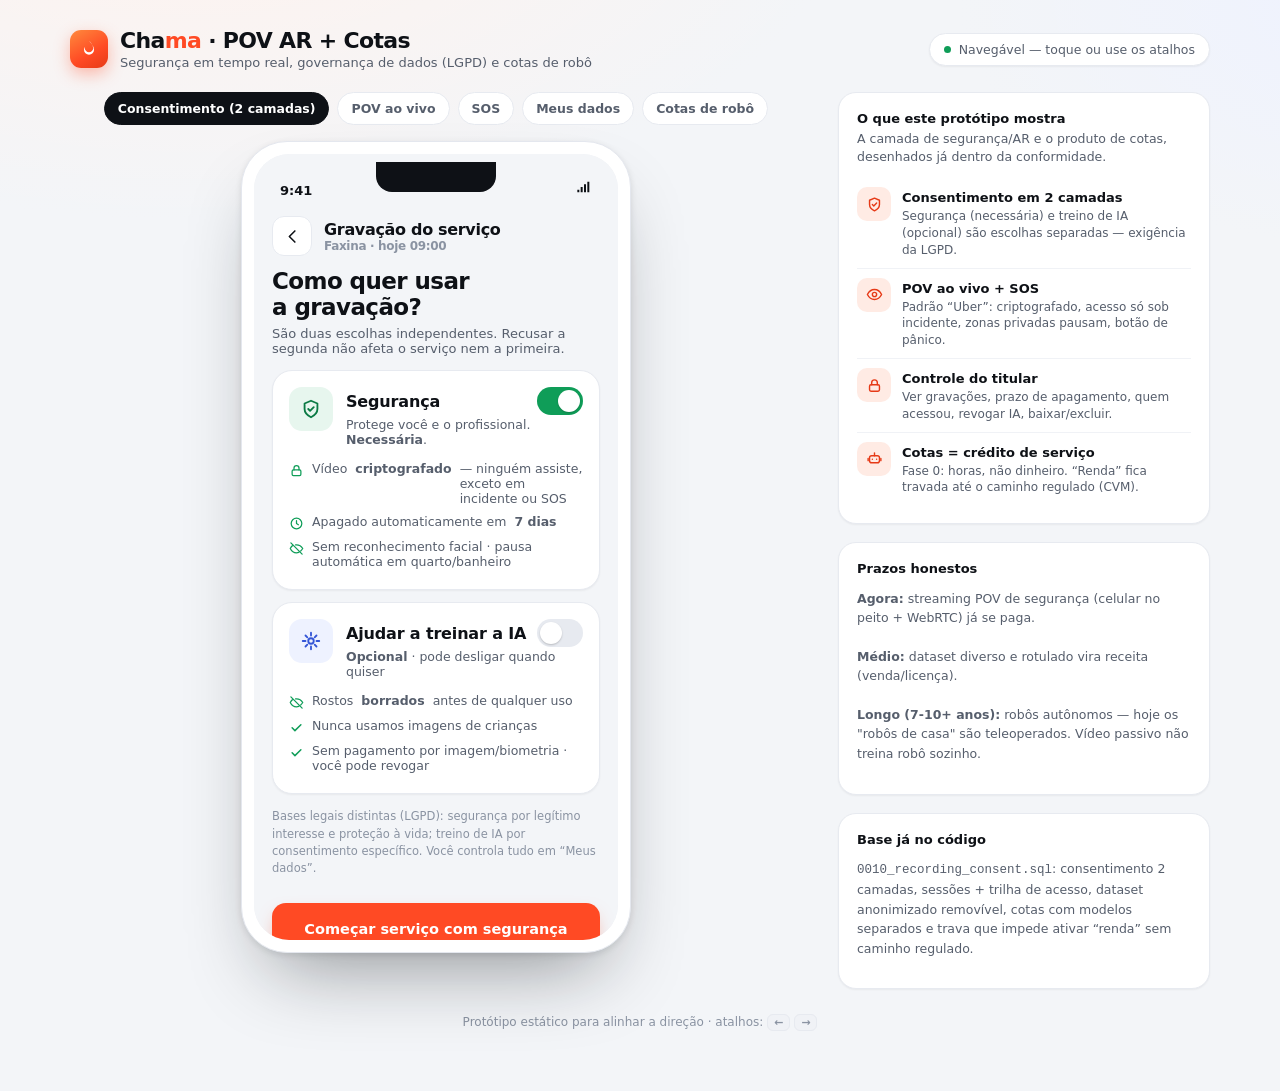
==== ar/index.html @ e9750977 "Chama — app demo mobile (PWA instalável) substituindo build cru" ====
<!DOCTYPE html><html lang="pt-BR"><head><meta charset="UTF-8"><meta name="viewport" content="width=device-width, initial-scale=1, viewport-fit=cover"><meta name="theme-color" content="#FF4A24"><meta name="apple-mobile-web-app-capable" content="yes"><meta name="apple-mobile-web-app-title" content="Chama"></head><body>
<title>Chama — POV AR (segurança) + Cotas de robô</title>
<style>
  :root{
    --ink:#0E1116; --ink-2:#565E6C; --ink-3:#8A93A2;
    --line:#E7EAF0; --line-2:#F0F2F6; --canvas:#F3F5F8; --surface:#FFFFFF;
    --flame:#FF4A24; --flame-600:#E63A17; --flame-tint:#FFEBE4; --ember:#FF8A3D;
    --ok:#0F9D58; --ok-tint:#E7F6EE; --ok-600:#0b7a44;
    --alert:#E5341C; --alert-tint:#FDE7E3;
    --r-lg:20px; --r-md:14px; --shadow:0 1px 2px rgba(14,17,22,.04),0 8px 24px rgba(14,17,22,.06);
    --shadow-soft:0 1px 2px rgba(14,17,22,.05);
    --sans:ui-sans-serif,system-ui,-apple-system,"Segoe UI",Roboto,"Helvetica Neue",Arial,sans-serif;
  }
  *{box-sizing:border-box}
  body{margin:0;font-family:var(--sans);color:var(--ink);background:
      radial-gradient(1200px 600px at 15% -10%,#FFF3EE 0%,rgba(255,243,238,0) 55%),
      radial-gradient(900px 500px at 110% 0%,#EEF2FF 0%,rgba(238,242,255,0) 50%),var(--canvas);
    -webkit-font-smoothing:antialiased}
  .wrap{max-width:1180px;margin:0 auto;padding:28px 20px 64px}
  .masthead{display:flex;align-items:center;justify-content:space-between;gap:16px;flex-wrap:wrap;margin-bottom:22px}
  .brand{display:flex;align-items:center;gap:12px}
  .mark{width:38px;height:38px;border-radius:11px;background:linear-gradient(150deg,var(--ember),var(--flame) 60%,var(--flame-600));display:grid;place-items:center;box-shadow:0 6px 16px rgba(255,74,36,.35)}
  .mark svg{width:20px;height:20px;color:#fff}
  .wordmark{font-weight:800;font-size:22px;letter-spacing:-.03em}.wordmark b{color:var(--flame)}
  .masthead .sub{color:var(--ink-2);font-size:13px;margin-top:2px}
  .pill-note{display:inline-flex;align-items:center;gap:8px;background:var(--surface);border:1px solid var(--line);padding:8px 14px;border-radius:999px;font-size:12.5px;color:var(--ink-2);box-shadow:var(--shadow-soft)}
  .dot{width:7px;height:7px;border-radius:50%;background:var(--ok)}
  .stage{display:grid;grid-template-columns:minmax(0,1fr) 372px;gap:36px;align-items:start}
  @media(max-width:900px){.stage{grid-template-columns:1fr;gap:28px}}
  .stage-left{display:flex;flex-direction:column;align-items:center;gap:16px}
  .screen-tabs{display:flex;flex-wrap:wrap;gap:8px;justify-content:center}
  .tab{border:1px solid var(--line);background:var(--surface);color:var(--ink-2);font-family:inherit;font-size:12.5px;font-weight:600;padding:8px 13px;border-radius:999px;cursor:pointer;transition:.18s}
  .tab:hover{color:var(--ink);border-color:#D8DCE4}.tab.sel{background:var(--ink);color:#fff;border-color:var(--ink)}
  .tab:focus-visible{outline:2px solid var(--flame);outline-offset:2px}
  .device{width:390px;max-width:100%;height:812px;background:var(--surface);border-radius:46px;padding:12px;box-shadow:0 2px 6px rgba(14,17,22,.10),0 40px 80px -30px rgba(14,17,22,.45);border:1px solid #E4E7EE;position:relative}
  .device::before{content:"";position:absolute;top:20px;left:50%;transform:translateX(-50%);width:120px;height:30px;background:#0E1116;border-radius:0 0 16px 16px;z-index:6}
  .viewport{position:relative;width:100%;height:100%;border-radius:35px;overflow:hidden;background:var(--canvas)}
  .screen{position:absolute;inset:0;display:none;flex-direction:column;background:var(--canvas)}
  .screen.active{display:flex}
  @media(prefers-reduced-motion:no-preference){.screen.active{animation:fade .28s ease}@keyframes fade{from{opacity:0;transform:translateY(6px)}to{opacity:1;transform:none}}}
  .statusbar{height:52px;flex:0 0 52px;display:flex;align-items:flex-end;justify-content:space-between;padding:0 26px 8px;font-size:13px;font-weight:600}
  .statusbar.dark2{color:#fff}
  .statusbar .sig svg{width:16px;height:16px}
  .body{flex:1;overflow-y:auto;overflow-x:hidden;padding:8px 18px 22px;scrollbar-width:none}
  .body::-webkit-scrollbar{width:0}
  .appbar{display:flex;align-items:center;gap:12px;padding:2px 0 10px}
  .iconbtn{width:40px;height:40px;border-radius:12px;border:1px solid var(--line);background:var(--surface);display:grid;place-items:center;cursor:pointer;color:var(--ink)}
  .iconbtn svg{width:19px;height:19px}
  .appbar .ttl{font-weight:800;letter-spacing:-.02em;font-size:16px;flex:1}
  .appbar .ttl small{display:block;color:var(--ink-3);font-weight:600;font-size:12px}
  .eyebrow{font-size:11px;font-weight:700;letter-spacing:.09em;text-transform:uppercase;color:var(--ink-3)}
  .h1{font-size:23px;font-weight:800;letter-spacing:-.025em;line-height:1.14;text-wrap:balance;margin:2px 0 0}
  .muted{color:var(--ink-2)} .row{display:flex;align-items:center;gap:10px}
  .between{display:flex;align-items:center;justify-content:space-between;gap:10px}
  .card{background:var(--surface);border:1px solid var(--line);border-radius:var(--r-lg);padding:16px;box-shadow:var(--shadow-soft)}
  .chip{display:inline-flex;align-items:center;gap:6px;font-size:12px;font-weight:600;padding:6px 10px;border-radius:999px;background:var(--line-2);color:var(--ink-2)}
  .chip svg{width:14px;height:14px}.chip.ok{background:var(--ok-tint);color:var(--ok-600)}
  .chip.flame{background:var(--flame-tint);color:var(--flame-600)}.chip.ghostwhite{background:rgba(255,255,255,.16);color:#fff}
  .btn{font-family:inherit;font-weight:700;border-radius:var(--r-md);border:1px solid transparent;cursor:pointer;font-size:14.5px;height:52px;padding:0 18px;display:inline-flex;align-items:center;justify-content:center;gap:9px;transition:.16s;width:100%}
  .btn:focus-visible{outline:2px solid var(--flame);outline-offset:2px}
  .btn-primary{background:var(--flame);color:#fff;box-shadow:0 8px 18px -6px rgba(255,74,36,.55)}
  .btn-primary:hover{background:var(--flame-600)}
  .btn-ghost{background:var(--surface);border-color:var(--line);color:var(--ink)}
  .btn-dark{background:var(--ink);color:#fff}
  .btn-sm{height:42px;font-size:13.5px;border-radius:12px}
  .section-label{margin:20px 2px 10px}
  /* toggle */
  .sw{width:46px;height:28px;border-radius:999px;background:var(--line);position:relative;flex:0 0 46px;transition:.18s}
  .sw::after{content:"";position:absolute;top:3px;left:3px;width:22px;height:22px;border-radius:50%;background:#fff;transition:.18s;box-shadow:0 1px 2px rgba(0,0,0,.2)}
  .sw.on{background:var(--ok)}.sw.on::after{left:21px}
  .sw.locked{background:var(--line-2)}
  .consent{display:flex;gap:13px}
  .consent .ic{width:44px;height:44px;border-radius:13px;display:grid;place-items:center;flex:0 0 44px}
  .consent .ic.safe{background:var(--ok-tint);color:var(--ok-600)}.consent .ic.ai{background:#EEF2FF;color:#3355D6}
  .consent .ic svg{width:22px;height:22px}
  .li{display:flex;gap:8px;align-items:flex-start;font-size:12.5px;color:var(--ink-2);padding:4px 0}
  .li svg{width:15px;height:15px;color:var(--ok);flex:0 0 15px;margin-top:2px}
  .lawnote{font-size:11.5px;color:var(--ink-3);line-height:1.5;margin-top:14px}
  /* live camera */
  .camera{flex:1;position:relative;background:radial-gradient(120% 120% at 40% 25%,#2b3340,#0c0f14);display:flex;flex-direction:column}
  .cam-top{display:flex;align-items:center;justify-content:space-between;padding:14px 16px}
  .rec{display:inline-flex;align-items:center;gap:7px;background:rgba(0,0,0,.45);color:#fff;font-size:12px;font-weight:700;padding:6px 11px;border-radius:999px}
  .rec .rd{width:9px;height:9px;border-radius:50%;background:#FF3B30;box-shadow:0 0 0 0 rgba(255,59,48,.6)}
  @media(prefers-reduced-motion:no-preference){.rec .rd{animation:pulse 1.4s infinite}@keyframes pulse{0%{box-shadow:0 0 0 0 rgba(255,59,48,.6)}100%{box-shadow:0 0 0 9px rgba(255,59,48,0)}}}
  .cam-frame{flex:1;display:grid;place-items:center;color:rgba(255,255,255,.5)}
  .cam-frame svg{width:64px;height:64px}
  .cam-meta{position:absolute;left:16px;bottom:118px;color:#fff}
  .cam-meta .who{font-weight:800;letter-spacing:-.01em}
  .cam-meta .sub{font-size:12px;color:#C7CDD8}
  .cam-ctrls{position:absolute;left:0;right:0;bottom:0;padding:16px;display:flex;flex-direction:column;gap:10px;background:linear-gradient(180deg,rgba(12,15,20,0),rgba(12,15,20,.85))}
  .cam-ctrls .rowb{display:flex;gap:10px}
  .cbtn{flex:1;height:48px;border-radius:14px;border:1px solid rgba(255,255,255,.2);background:rgba(255,255,255,.12);color:#fff;font-family:inherit;font-weight:700;font-size:13.5px;display:inline-flex;align-items:center;justify-content:center;gap:8px;cursor:pointer}
  .cbtn svg{width:18px;height:18px}
  .sos{height:56px;border-radius:16px;border:0;background:var(--alert);color:#fff;font-family:inherit;font-weight:800;font-size:16px;letter-spacing:.02em;display:inline-flex;align-items:center;justify-content:center;gap:10px;cursor:pointer;box-shadow:0 10px 24px -8px rgba(229,52,28,.7)}
  .sos svg{width:20px;height:20px}
  .zone{position:absolute;left:16px;right:16px;top:64px;background:rgba(0,0,0,.5);color:#fff;border-radius:12px;padding:10px 12px;font-size:12px;display:flex;gap:8px;align-items:center}
  .zone svg{width:16px;height:16px;flex:0 0 16px}
  /* sos screen */
  .soswrap{flex:1;background:linear-gradient(180deg,#7a140a,#4a0d06);color:#fff;display:flex;flex-direction:column;align-items:center;justify-content:center;text-align:center;padding:24px}
  .soswrap .halo{width:110px;height:110px;border-radius:50%;background:rgba(255,255,255,.12);display:grid;place-items:center;margin-bottom:18px}
  .soswrap .halo svg{width:52px;height:52px;color:#fff}
  .soswrap h2{font-size:24px;font-weight:800;letter-spacing:-.02em;margin:0}
  .soswrap p{color:#F3C9C2;margin:8px 0 0;font-size:14px}
  .sosline{width:100%;margin-top:22px;background:rgba(255,255,255,.1);border-radius:14px;padding:12px;font-size:13px;text-align:left;display:flex;gap:10px;align-items:center}
  .sosline svg{width:18px;height:18px;flex:0 0 18px}
  /* cotas */
  .balance{background:linear-gradient(180deg,#15181E,#0E1116);color:#fff;border-radius:var(--r-lg);padding:18px}
  .balance .big{font-size:32px;font-weight:800;letter-spacing:-.03em;margin-top:4px}
  .balance .big small{font-size:15px;font-weight:700;color:#9AA3B2}
  .prod{border:1px solid var(--line);border-radius:16px;padding:14px;margin-top:12px;background:var(--surface);box-shadow:var(--shadow-soft)}
  .prod .between b{letter-spacing:-.01em}
  .prod .price{font-weight:800;font-variant-numeric:tabular-nums;letter-spacing:-.02em}
  .prod.locked{opacity:.72}
  .tx{display:flex;align-items:center;gap:12px;padding:11px 0}.tx+.tx{border-top:1px solid var(--line-2)}
  .tx .ti{width:36px;height:36px;border-radius:10px;display:grid;place-items:center;flex:0 0 36px}
  .tx .ti.in{background:var(--ok-tint);color:var(--ok-600)}.tx .ti.out{background:var(--line-2);color:var(--ink-2)}
  .tx .ti svg{width:17px;height:17px}.tx .info{flex:1}.tx .info b{font-size:13.5px}.tx .info div{font-size:11.5px;color:var(--ink-3)}
  .amt{font-weight:800;font-variant-numeric:tabular-nums}.amt.pos{color:var(--ok-600)}
  /* privacy dashboard */
  .sess{display:flex;gap:12px;align-items:center;padding:12px 0}.sess+.sess{border-top:1px solid var(--line-2)}
  .sess .si{width:38px;height:38px;border-radius:11px;background:var(--flame-tint);color:var(--flame-600);display:grid;place-items:center;flex:0 0 38px}
  .sess .si svg{width:18px;height:18px}.sess .info{flex:1}.sess .info b{font-size:13.5px}.sess .info div{font-size:11.5px;color:var(--ink-3)}
  .countdown{font-size:11px;font-weight:800;color:var(--ink-2);background:var(--line-2);padding:4px 8px;border-radius:999px}
  /* right panel */
  .panel{display:flex;flex-direction:column;gap:18px}
  .p-card{background:var(--surface);border:1px solid var(--line);border-radius:18px;padding:18px;box-shadow:var(--shadow-soft)}
  .p-card h4{margin:0 0 4px;font-size:13px;font-weight:800}.p-card .hint{color:var(--ink-2);font-size:12.5px;margin:0 0 12px;line-height:1.45}
  .feat{display:flex;gap:11px;align-items:flex-start;padding:9px 0;border-top:1px solid var(--line-2)}.feat:first-of-type{border-top:0}
  .feat .fi{width:34px;height:34px;border-radius:10px;background:var(--flame-tint);display:grid;place-items:center;flex:0 0 34px}.feat .fi svg{width:17px;height:17px;color:var(--flame-600)}
  .feat b{font-size:13px}.feat p{margin:2px 0 0;font-size:12px;color:var(--ink-2);line-height:1.4}
  .legend{font-size:12.5px;color:var(--ink-2);line-height:1.55}
  .foot{margin-top:26px;text-align:center;color:var(--ink-3);font-size:12px}
  .kbd{font:600 11px var(--sans);background:var(--line-2);border:1px solid var(--line);border-radius:6px;padding:1px 6px}
</style>

<svg width="0" height="0" style="position:absolute" aria-hidden="true"><defs>
  <symbol id="ic-flame" viewBox="0 0 24 24"><path fill="currentColor" d="M12 2s5 4 5 9a5 5 0 0 1-10 0c0-1 .3-1.9.8-2.7C7 9.9 6 11 6 13a6 6 0 1 0 12 0c0-4.5-3-7.5-6-11Z"/></symbol>
  <symbol id="ic-shield" viewBox="0 0 24 24" fill="none" stroke="currentColor" stroke-width="2" stroke-linecap="round" stroke-linejoin="round"><path d="M12 3 5 6v6c0 4 3 7 7 9 4-2 7-5 7-9V6z"/><path d="m9 12 2 2 4-4"/></symbol>
  <symbol id="ic-check" viewBox="0 0 24 24" fill="none" stroke="currentColor" stroke-width="2.4" stroke-linecap="round" stroke-linejoin="round"><path d="m5 12.5 4.5 4.5L19 7.5"/></symbol>
  <symbol id="ic-back" viewBox="0 0 24 24" fill="none" stroke="currentColor" stroke-width="2" stroke-linecap="round" stroke-linejoin="round"><path d="M15 5l-7 7 7 7"/></symbol>
  <symbol id="ic-chev" viewBox="0 0 24 24" fill="none" stroke="currentColor" stroke-width="2" stroke-linecap="round" stroke-linejoin="round"><path d="m9 6 6 6-6 6"/></symbol>
  <symbol id="ic-lock" viewBox="0 0 24 24" fill="none" stroke="currentColor" stroke-width="2" stroke-linecap="round" stroke-linejoin="round"><rect x="5" y="11" width="14" height="9" rx="2"/><path d="M8 11V8a4 4 0 0 1 8 0v3"/></symbol>
  <symbol id="ic-robot" viewBox="0 0 24 24" fill="none" stroke="currentColor" stroke-width="2" stroke-linecap="round" stroke-linejoin="round"><rect x="5" y="8" width="14" height="10" rx="3"/><path d="M12 4v4M9 13h.01M15 13h.01M3 12v3M21 12v3"/></symbol>
  <symbol id="ic-ai" viewBox="0 0 24 24" fill="none" stroke="currentColor" stroke-width="2" stroke-linecap="round" stroke-linejoin="round"><path d="M12 3v3M12 18v3M3 12h3M18 12h3M6 6l2 2M16 16l2 2M18 6l-2 2M8 16l-2 2"/><circle cx="12" cy="12" r="3"/></symbol>
  <symbol id="ic-eye" viewBox="0 0 24 24" fill="none" stroke="currentColor" stroke-width="2" stroke-linecap="round" stroke-linejoin="round"><path d="M2 12s3.5-7 10-7 10 7 10 7-3.5 7-10 7S2 12 2 12Z"/><circle cx="12" cy="12" r="3"/></symbol>
  <symbol id="ic-eyeoff" viewBox="0 0 24 24" fill="none" stroke="currentColor" stroke-width="2" stroke-linecap="round" stroke-linejoin="round"><path d="M3 3l18 18M10.6 6.2A9.7 9.7 0 0 1 12 6c6.5 0 10 6 10 6a17 17 0 0 1-3.3 3.9M6.2 6.7A17 17 0 0 0 2 12s3.5 7 10 7a9.6 9.6 0 0 0 3.6-.7"/></symbol>
  <symbol id="ic-pause" viewBox="0 0 24 24"><path fill="currentColor" d="M7 5h4v14H7zM13 5h4v14h-4z"/></symbol>
  <symbol id="ic-alert" viewBox="0 0 24 24" fill="none" stroke="currentColor" stroke-width="2" stroke-linecap="round" stroke-linejoin="round"><path d="M12 3 2 20h20L12 3Z"/><path d="M12 9v5M12 17h.01"/></symbol>
  <symbol id="ic-phone" viewBox="0 0 24 24" fill="none" stroke="currentColor" stroke-width="2" stroke-linecap="round" stroke-linejoin="round"><path d="M4 5c0 9 6 15 15 15l1-3-4-2-2 2c-2-1-4-3-5-5l2-2-2-4z"/></symbol>
  <symbol id="ic-wallet" viewBox="0 0 24 24" fill="none" stroke="currentColor" stroke-width="2" stroke-linecap="round" stroke-linejoin="round"><path d="M4 7h13a3 3 0 0 1 3 3v6a3 3 0 0 1-3 3H6a2 2 0 0 1-2-2z"/><path d="M4 7V6a2 2 0 0 1 2-2h9"/></symbol>
  <symbol id="ic-clock" viewBox="0 0 24 24" fill="none" stroke="currentColor" stroke-width="2" stroke-linecap="round" stroke-linejoin="round"><circle cx="12" cy="12" r="8.5"/><path d="M12 7.5V12l3 2"/></symbol>
  <symbol id="ic-broom" viewBox="0 0 24 24" fill="none" stroke="currentColor" stroke-width="2" stroke-linecap="round" stroke-linejoin="round"><path d="M14 3 9 8m6 3-9 9m0 0-3-3m3 3 3-1c0-3 1-5 4-6l3-3-2-2-3 3c-2 3-4 4-6 4l-1 3"/></symbol>
  <symbol id="ic-trash" viewBox="0 0 24 24" fill="none" stroke="currentColor" stroke-width="2" stroke-linecap="round" stroke-linejoin="round"><path d="M4 7h16M9 7V5h6v2M6 7l1 13h10l1-13"/></symbol>
  <symbol id="ic-list" viewBox="0 0 24 24" fill="none" stroke="currentColor" stroke-width="2" stroke-linecap="round"><path d="M8 6h13M8 12h13M8 18h13M3 6h.01M3 12h.01M3 18h.01"/></symbol>
  <symbol id="ic-sig" viewBox="0 0 24 24"><path fill="currentColor" d="M2 16h3v4H2zM7 12h3v8H7zM12 8h3v12h-3zM17 4h3v16h-3z"/></symbol>
</defs></svg>

<div class="wrap">
  <div class="masthead">
    <div class="brand">
      <div class="mark"><svg><use href="#ic-flame"/></svg></div>
      <div>
        <div class="wordmark">Cha<b>ma</b> · POV AR + Cotas</div>
        <div class="sub">Segurança em tempo real, governança de dados (LGPD) e cotas de robô</div>
      </div>
    </div>
    <div class="pill-note"><span class="dot"></span> Navegável — toque ou use os atalhos</div>
  </div>

  <div class="stage">
    <div class="stage-left">
      <div class="screen-tabs" id="tabs">
        <button class="tab sel" data-go="consent">Consentimento (2 camadas)</button>
        <button class="tab" data-go="live">POV ao vivo</button>
        <button class="tab" data-go="sos">SOS</button>
        <button class="tab" data-go="privacy">Meus dados</button>
        <button class="tab" data-go="robot">Cotas de robô</button>
      </div>

      <div class="device"><div class="viewport">

        <!-- ===== CONSENTIMENTO 2 CAMADAS ===== -->
        <section class="screen active" data-screen="consent">
          <div class="statusbar"><span>9:41</span><span class="sig"><svg><use href="#ic-sig"/></svg></span></div>
          <div class="body">
            <div class="appbar"><button class="iconbtn" aria-label="Voltar"><svg><use href="#ic-back"/></svg></button><div class="ttl">Gravação do serviço<small>Faxina · hoje 09:00</small></div></div>
            <h1 class="h1">Como quer usar a gravação?</h1>
            <p class="muted" style="font-size:13px;margin-top:6px">São duas escolhas independentes. Recusar a segunda não afeta o serviço nem a primeira.</p>

            <div class="card" style="margin-top:14px">
              <div class="consent">
                <div class="ic safe"><svg><use href="#ic-shield"/></svg></div>
                <div style="flex:1">
                  <div class="between"><b style="letter-spacing:-.01em">Segurança</b><span class="sw on" aria-label="ativado"></span></div>
                  <div class="muted" style="font-size:12.5px;margin-top:2px">Protege você e o profissional. <b>Necessária</b>.</div>
                </div>
              </div>
              <div style="margin-top:10px">
                <div class="li"><svg><use href="#ic-lock"/></svg> Vídeo <b>criptografado</b> — ninguém assiste, exceto em incidente ou SOS</div>
                <div class="li"><svg><use href="#ic-clock"/></svg> Apagado automaticamente em <b>7 dias</b></div>
                <div class="li"><svg><use href="#ic-eyeoff"/></svg> Sem reconhecimento facial · pausa automática em quarto/banheiro</div>
              </div>
            </div>

            <div class="card" style="margin-top:12px">
              <div class="consent">
                <div class="ic ai"><svg><use href="#ic-ai"/></svg></div>
                <div style="flex:1">
                  <div class="between"><b style="letter-spacing:-.01em">Ajudar a treinar a IA</b><span class="sw" aria-label="desativado"></span></div>
                  <div class="muted" style="font-size:12.5px;margin-top:2px"><b>Opcional</b> · pode desligar quando quiser</div>
                </div>
              </div>
              <div style="margin-top:10px">
                <div class="li"><svg><use href="#ic-eyeoff"/></svg> Rostos <b>borrados</b> antes de qualquer uso</div>
                <div class="li"><svg><use href="#ic-check"/></svg> Nunca usamos imagens de crianças</div>
                <div class="li"><svg><use href="#ic-check"/></svg> Sem pagamento por imagem/biometria · você pode revogar</div>
              </div>
            </div>

            <p class="lawnote">Bases legais distintas (LGPD): segurança por legítimo interesse e proteção à vida; treino de IA por consentimento específico. Você controla tudo em “Meus dados”.</p>
            <button class="btn btn-primary" style="margin-top:14px" data-go="live">Começar serviço com segurança</button>
            <button class="btn btn-ghost btn-sm" style="margin-top:8px" data-go="live">Só segurança, sem treino de IA</button>
          </div>
        </section>

        <!-- ===== POV AO VIVO ===== -->
        <section class="screen" data-screen="live">
          <div class="statusbar dark2"><span>9:41</span><span class="sig"><svg><use href="#ic-sig"/></svg></span></div>
          <div class="camera">
            <div class="cam-top">
              <span class="rec"><span class="rd"></span> AO VIVO · 12:34</span>
              <span class="chip ghostwhite"><svg><use href="#ic-lock"/></svg> Criptografado</span>
            </div>
            <div class="zone"><svg><use href="#ic-eyeoff"/></svg> Zonas privadas (quarto/banheiro) pausam a câmera automaticamente</div>
            <div class="cam-frame"><svg><use href="#ic-eye"/></svg></div>
            <div class="cam-meta">
              <div class="who">POV · Marcela A.</div>
              <div class="sub">Faxina · Rua dos Pinheiros, 480</div>
            </div>
            <div class="cam-ctrls">
              <div class="rowb">
                <button class="cbtn" data-go="consent"><svg><use href="#ic-pause"/></svg> Pausar</button>
                <button class="cbtn"><svg><use href="#ic-eyeoff"/></svg> Encerrar</button>
              </div>
              <button class="sos" data-go="sos"><svg><use href="#ic-alert"/></svg> SOS · pedir ajuda agora</button>
            </div>
          </div>
        </section>

        <!-- ===== SOS ===== -->
        <section class="screen" data-screen="sos">
          <div class="statusbar dark2"><span>9:41</span><span class="sig"><svg><use href="#ic-sig"/></svg></span></div>
          <div class="soswrap">
            <div class="halo"><svg><use href="#ic-alert"/></svg></div>
            <h2>Ajuda a caminho</h2>
            <p>A central de segurança foi acionada e está<br>acompanhando ao vivo agora.</p>
            <div class="sosline"><svg><use href="#ic-eye"/></svg> Transmissão liberada à central só durante o SOS</div>
            <div class="sosline"><svg><use href="#ic-phone"/></svg> Ligando para você e para o contato de emergência</div>
            <div class="sosline"><svg><use href="#ic-shield"/></svg> Localização e vídeo preservados como prova</div>
            <button class="btn" style="background:#fff;color:var(--alert);margin-top:20px" data-go="live">Estou bem · cancelar</button>
          </div>
        </section>

        <!-- ===== MEUS DADOS ===== -->
        <section class="screen" data-screen="privacy">
          <div class="statusbar"><span>9:41</span><span class="sig"><svg><use href="#ic-sig"/></svg></span></div>
          <div class="body">
            <div class="appbar"><button class="iconbtn" data-go="live" aria-label="Voltar"><svg><use href="#ic-back"/></svg></button><div class="ttl">Meus dados</div></div>

            <div class="card">
              <div class="between"><div><b style="letter-spacing:-.01em">Treino de IA</b><div class="muted" style="font-size:12px">Ajudar a treinar a IA com minhas gravações</div></div><span class="sw" aria-label="desativado"></span></div>
              <div class="muted" style="font-size:11.5px;margin-top:10px">Desligado. Suas gravações são usadas só para segurança.</div>
            </div>

            <div class="section-label eyebrow">Gravações (apagam sozinhas)</div>
            <div class="card" style="padding:4px 16px">
              <div class="sess"><div class="si"><svg><use href="#ic-broom"/></svg></div><div class="info"><b>Faxina · hoje</b><div>Criptografada · só você e a central sob incidente</div></div><span class="countdown">apaga em 7d</span></div>
              <div class="sess"><div class="si"><svg><use href="#ic-broom"/></svg></div><div class="info"><b>Faxina · 05/08</b><div>Sem incidentes</div></div><span class="countdown">apaga em 2d</span></div>
            </div>

            <div class="section-label eyebrow">Quem acessou</div>
            <div class="card"><div class="muted" style="font-size:13px">Nenhum acesso registrado. Ninguém assistiu suas gravações.</div></div>

            <div class="row" style="gap:9px;margin-top:16px">
              <button class="btn btn-ghost btn-sm" style="flex:1"><svg style="width:17px;height:17px"><use href="#ic-list"/></svg> Baixar meus dados</button>
              <button class="btn btn-ghost btn-sm" style="flex:1;color:var(--alert)"><svg style="width:17px;height:17px"><use href="#ic-trash"/></svg> Excluir tudo</button>
            </div>
          </div>
        </section>

        <!-- ===== COTAS DE ROBÔ ===== -->
        <section class="screen" data-screen="robot">
          <div class="statusbar"><span>9:41</span><span class="sig"><svg><use href="#ic-sig"/></svg></span></div>
          <div class="body">
            <div class="appbar"><button class="iconbtn" data-go="live" aria-label="Voltar"><svg><use href="#ic-back"/></svg></button><div class="ttl">Cotas de robô<small>Programa de créditos de serviço</small></div></div>

            <div class="balance">
              <span class="eyebrow" style="color:#9AA3B2">Seu saldo</span>
              <div class="big">18,0 <small>horas de serviço</small></div>
              <div class="row" style="gap:8px;margin-top:12px">
                <span class="chip ghostwhite"><svg><use href="#ic-robot"/></svg> 2 cotas</span>
                <span class="chip ghostwhite"><svg><use href="#ic-clock"/></svg> rende crédito ao trabalhar</span>
              </div>
            </div>

            <div class="section-label eyebrow">Comprar cota</div>
            <div class="prod">
              <div class="between"><b>Cota 10 horas</b><span class="price">R$ 499</span></div>
              <div class="muted" style="font-size:12.5px;margin-top:3px">Crédito p/ usar em qualquer serviço. Sem resgate em dinheiro.</div>
              <button class="btn btn-primary btn-sm" style="margin-top:12px">Comprar com PIX</button>
            </div>
            <div class="prod">
              <div class="between"><b>Cota 30 horas</b><span class="price">R$ 1.390</span></div>
              <div class="muted" style="font-size:12.5px;margin-top:3px">Melhor valor por hora. Válida por 24 meses.</div>
              <button class="btn btn-ghost btn-sm" style="margin-top:12px">Comprar</button>
            </div>
            <div class="prod locked">
              <div class="between"><b>Renda em dinheiro</b><span class="chip"><svg><use href="#ic-lock"/></svg> Em breve</span></div>
              <div class="muted" style="font-size:12.5px;margin-top:3px">Cota que paga rendimento — disponível só quando estruturada pelo caminho regulado (CVM). </div>
            </div>

            <div class="section-label eyebrow">Extrato de créditos</div>
            <div class="card" style="padding:4px 16px">
              <div class="tx"><div class="ti in"><svg><use href="#ic-wallet"/></svg></div><div class="info"><b>Compra · Cota 10h</b><div>Hoje</div></div><span class="amt pos">+10,0 h</span></div>
              <div class="tx"><div class="ti in"><svg><use href="#ic-robot"/></svg></div><div class="info"><b>Crédito gerado</b><div>Robô trabalhou p/ você</div></div><span class="amt pos">+2,0 h</span></div>
              <div class="tx"><div class="ti out"><svg><use href="#ic-broom"/></svg></div><div class="info"><b>Usado · Faxina</b><div>05/08</div></div><span class="amt">−4,0 h</span></div>
            </div>

            <p class="lawnote">Programa de créditos de serviço — <b>não é previdência nem investimento</b>. A cota dá direito a horas de serviço, não a rendimento em dinheiro.</p>
          </div>
        </section>

      </div></div>
    </div>

    <aside class="panel">
      <div class="p-card">
        <h4>O que este protótipo mostra</h4>
        <p class="hint">A camada de segurança/AR e o produto de cotas, desenhados já dentro da conformidade.</p>
        <div class="feat"><div class="fi"><svg><use href="#ic-shield"/></svg></div><div><b>Consentimento em 2 camadas</b><p>Segurança (necessária) e treino de IA (opcional) são escolhas separadas — exigência da LGPD.</p></div></div>
        <div class="feat"><div class="fi"><svg><use href="#ic-eye"/></svg></div><div><b>POV ao vivo + SOS</b><p>Padrão “Uber”: criptografado, acesso só sob incidente, zonas privadas pausam, botão de pânico.</p></div></div>
        <div class="feat"><div class="fi"><svg><use href="#ic-lock"/></svg></div><div><b>Controle do titular</b><p>Ver gravações, prazo de apagamento, quem acessou, revogar IA, baixar/excluir.</p></div></div>
        <div class="feat"><div class="fi"><svg><use href="#ic-robot"/></svg></div><div><b>Cotas = crédito de serviço</b><p>Fase 0: horas, não dinheiro. “Renda” fica travada até o caminho regulado (CVM).</p></div></div>
      </div>
      <div class="p-card">
        <h4>Prazos honestos</h4>
        <p class="legend"><b>Agora:</b> streaming POV de segurança (celular no peito + WebRTC) já se paga.<br><br><b>Médio:</b> dataset diverso e rotulado vira receita (venda/licença).<br><br><b>Longo (7-10+ anos):</b> robôs autônomos — hoje os "robôs de casa" são teleoperados. Vídeo passivo não treina robô sozinho.</p>
      </div>
      <div class="p-card">
        <h4>Base já no código</h4>
        <p class="legend"><code>0010_recording_consent.sql</code>: consentimento 2 camadas, sessões + trilha de acesso, dataset anonimizado removível, cotas com modelos separados e trava que impede ativar “renda” sem caminho regulado.</p>
      </div>
    </aside>
  </div>

  <div class="foot">Protótipo estático para alinhar a direção · atalhos: <span class="kbd">←</span> <span class="kbd">→</span></div>
</div>

<script>
  const screens=[...document.querySelectorAll('.screen')];
  const tabs=[...document.querySelectorAll('#tabs .tab')];
  const order=['consent','live','sos','privacy','robot'];
  function go(n){ if(!order.includes(n))return;
    screens.forEach(s=>s.classList.toggle('active',s.dataset.screen===n));
    tabs.forEach(t=>t.classList.toggle('sel',t.dataset.go===n));
    const b=document.querySelector('.screen.active .body'); if(b)b.scrollTop=0;
  }
  document.querySelectorAll('[data-go]').forEach(el=>el.addEventListener('click',e=>{e.stopPropagation();go(el.dataset.go)}));
  document.querySelectorAll('.sw:not(.locked)').forEach(s=>s.addEventListener('click',()=>s.classList.toggle('on')));
  document.addEventListener('keydown',e=>{const c=order.indexOf(document.querySelector('.screen.active').dataset.screen);
    if(e.key==='ArrowRight')go(order[Math.min(order.length-1,c+1)]);
    if(e.key==='ArrowLeft')go(order[Math.max(0,c-1)]);});
</script>

</body></html>
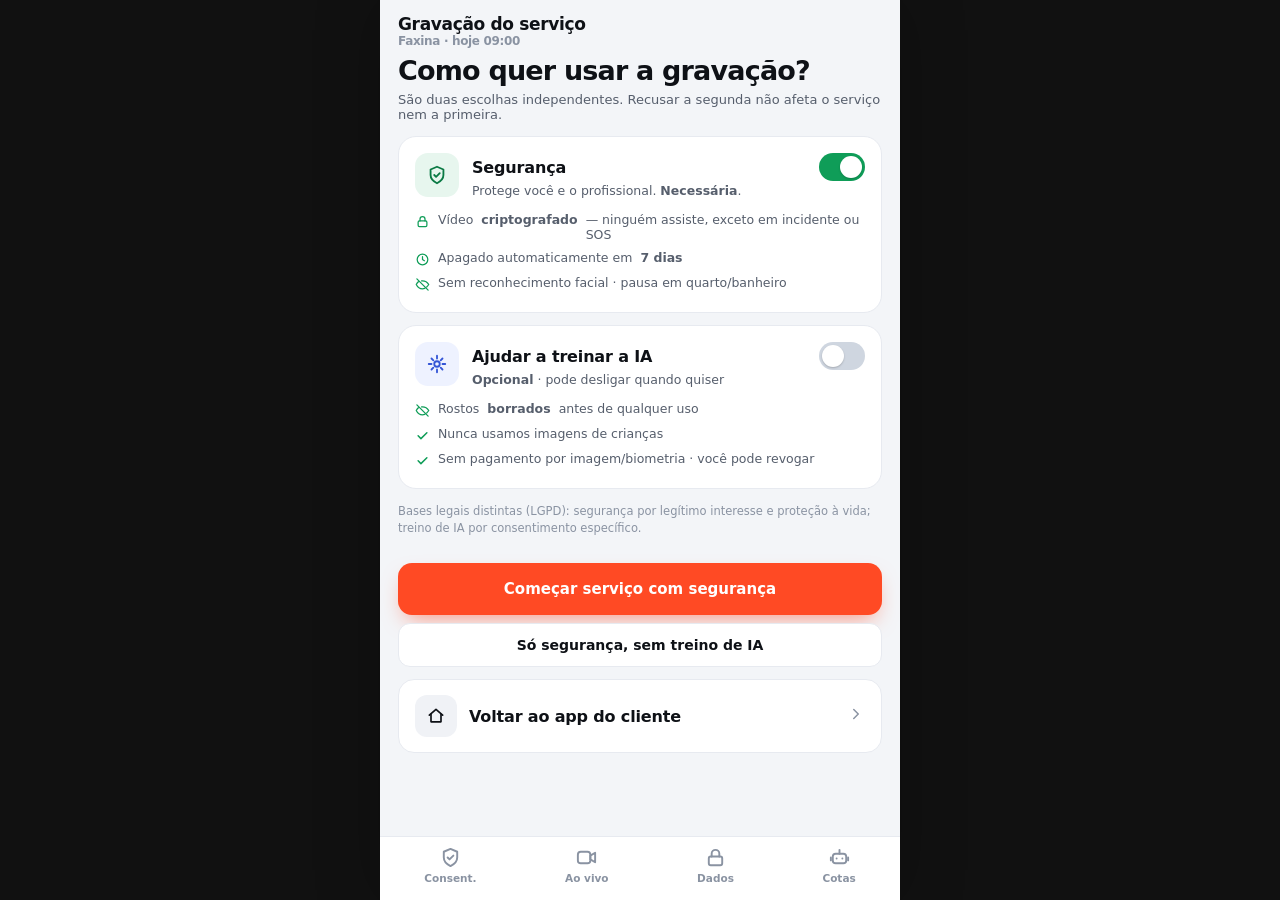
==== commit 93ea59c5: "Chama demo — 3 áreas completas (cliente + profissional + AR/cotas), CSS compartilhado, SW network-fi" ====
--- a/ar/index.html
+++ b/ar/index.html
@@ -1,375 +1,205 @@
-<!DOCTYPE html><html lang="pt-BR"><head><meta charset="UTF-8"><meta name="viewport" content="width=device-width, initial-scale=1, viewport-fit=cover"><meta name="theme-color" content="#FF4A24"><meta name="apple-mobile-web-app-capable" content="yes"><meta name="apple-mobile-web-app-title" content="Chama"></head><body>
-<title>Chama — POV AR (segurança) + Cotas de robô</title>
+<!DOCTYPE html>
+<html lang="pt-BR">
+<head>
+<meta charset="UTF-8">
+<meta name="viewport" content="width=device-width, initial-scale=1, viewport-fit=cover, user-scalable=no, maximum-scale=1">
+<meta name="theme-color" content="#FF4A24">
+<meta name="apple-mobile-web-app-capable" content="yes">
+<meta name="apple-mobile-web-app-title" content="Chama">
+<title>Chama · Segurança</title>
+<link rel="stylesheet" href="../app.css">
 <style>
-  :root{
-    --ink:#0E1116; --ink-2:#565E6C; --ink-3:#8A93A2;
-    --line:#E7EAF0; --line-2:#F0F2F6; --canvas:#F3F5F8; --surface:#FFFFFF;
-    --flame:#FF4A24; --flame-600:#E63A17; --flame-tint:#FFEBE4; --ember:#FF8A3D;
-    --ok:#0F9D58; --ok-tint:#E7F6EE; --ok-600:#0b7a44;
-    --alert:#E5341C; --alert-tint:#FDE7E3;
-    --r-lg:20px; --r-md:14px; --shadow:0 1px 2px rgba(14,17,22,.04),0 8px 24px rgba(14,17,22,.06);
-    --shadow-soft:0 1px 2px rgba(14,17,22,.05);
-    --sans:ui-sans-serif,system-ui,-apple-system,"Segoe UI",Roboto,"Helvetica Neue",Arial,sans-serif;
-  }
-  *{box-sizing:border-box}
-  body{margin:0;font-family:var(--sans);color:var(--ink);background:
-      radial-gradient(1200px 600px at 15% -10%,#FFF3EE 0%,rgba(255,243,238,0) 55%),
-      radial-gradient(900px 500px at 110% 0%,#EEF2FF 0%,rgba(238,242,255,0) 50%),var(--canvas);
-    -webkit-font-smoothing:antialiased}
-  .wrap{max-width:1180px;margin:0 auto;padding:28px 20px 64px}
-  .masthead{display:flex;align-items:center;justify-content:space-between;gap:16px;flex-wrap:wrap;margin-bottom:22px}
-  .brand{display:flex;align-items:center;gap:12px}
-  .mark{width:38px;height:38px;border-radius:11px;background:linear-gradient(150deg,var(--ember),var(--flame) 60%,var(--flame-600));display:grid;place-items:center;box-shadow:0 6px 16px rgba(255,74,36,.35)}
-  .mark svg{width:20px;height:20px;color:#fff}
-  .wordmark{font-weight:800;font-size:22px;letter-spacing:-.03em}.wordmark b{color:var(--flame)}
-  .masthead .sub{color:var(--ink-2);font-size:13px;margin-top:2px}
-  .pill-note{display:inline-flex;align-items:center;gap:8px;background:var(--surface);border:1px solid var(--line);padding:8px 14px;border-radius:999px;font-size:12.5px;color:var(--ink-2);box-shadow:var(--shadow-soft)}
-  .dot{width:7px;height:7px;border-radius:50%;background:var(--ok)}
-  .stage{display:grid;grid-template-columns:minmax(0,1fr) 372px;gap:36px;align-items:start}
-  @media(max-width:900px){.stage{grid-template-columns:1fr;gap:28px}}
-  .stage-left{display:flex;flex-direction:column;align-items:center;gap:16px}
-  .screen-tabs{display:flex;flex-wrap:wrap;gap:8px;justify-content:center}
-  .tab{border:1px solid var(--line);background:var(--surface);color:var(--ink-2);font-family:inherit;font-size:12.5px;font-weight:600;padding:8px 13px;border-radius:999px;cursor:pointer;transition:.18s}
-  .tab:hover{color:var(--ink);border-color:#D8DCE4}.tab.sel{background:var(--ink);color:#fff;border-color:var(--ink)}
-  .tab:focus-visible{outline:2px solid var(--flame);outline-offset:2px}
-  .device{width:390px;max-width:100%;height:812px;background:var(--surface);border-radius:46px;padding:12px;box-shadow:0 2px 6px rgba(14,17,22,.10),0 40px 80px -30px rgba(14,17,22,.45);border:1px solid #E4E7EE;position:relative}
-  .device::before{content:"";position:absolute;top:20px;left:50%;transform:translateX(-50%);width:120px;height:30px;background:#0E1116;border-radius:0 0 16px 16px;z-index:6}
-  .viewport{position:relative;width:100%;height:100%;border-radius:35px;overflow:hidden;background:var(--canvas)}
-  .screen{position:absolute;inset:0;display:none;flex-direction:column;background:var(--canvas)}
-  .screen.active{display:flex}
-  @media(prefers-reduced-motion:no-preference){.screen.active{animation:fade .28s ease}@keyframes fade{from{opacity:0;transform:translateY(6px)}to{opacity:1;transform:none}}}
-  .statusbar{height:52px;flex:0 0 52px;display:flex;align-items:flex-end;justify-content:space-between;padding:0 26px 8px;font-size:13px;font-weight:600}
-  .statusbar.dark2{color:#fff}
-  .statusbar .sig svg{width:16px;height:16px}
-  .body{flex:1;overflow-y:auto;overflow-x:hidden;padding:8px 18px 22px;scrollbar-width:none}
-  .body::-webkit-scrollbar{width:0}
-  .appbar{display:flex;align-items:center;gap:12px;padding:2px 0 10px}
-  .iconbtn{width:40px;height:40px;border-radius:12px;border:1px solid var(--line);background:var(--surface);display:grid;place-items:center;cursor:pointer;color:var(--ink)}
-  .iconbtn svg{width:19px;height:19px}
-  .appbar .ttl{font-weight:800;letter-spacing:-.02em;font-size:16px;flex:1}
-  .appbar .ttl small{display:block;color:var(--ink-3);font-weight:600;font-size:12px}
-  .eyebrow{font-size:11px;font-weight:700;letter-spacing:.09em;text-transform:uppercase;color:var(--ink-3)}
-  .h1{font-size:23px;font-weight:800;letter-spacing:-.025em;line-height:1.14;text-wrap:balance;margin:2px 0 0}
-  .muted{color:var(--ink-2)} .row{display:flex;align-items:center;gap:10px}
-  .between{display:flex;align-items:center;justify-content:space-between;gap:10px}
-  .card{background:var(--surface);border:1px solid var(--line);border-radius:var(--r-lg);padding:16px;box-shadow:var(--shadow-soft)}
-  .chip{display:inline-flex;align-items:center;gap:6px;font-size:12px;font-weight:600;padding:6px 10px;border-radius:999px;background:var(--line-2);color:var(--ink-2)}
-  .chip svg{width:14px;height:14px}.chip.ok{background:var(--ok-tint);color:var(--ok-600)}
-  .chip.flame{background:var(--flame-tint);color:var(--flame-600)}.chip.ghostwhite{background:rgba(255,255,255,.16);color:#fff}
-  .btn{font-family:inherit;font-weight:700;border-radius:var(--r-md);border:1px solid transparent;cursor:pointer;font-size:14.5px;height:52px;padding:0 18px;display:inline-flex;align-items:center;justify-content:center;gap:9px;transition:.16s;width:100%}
-  .btn:focus-visible{outline:2px solid var(--flame);outline-offset:2px}
-  .btn-primary{background:var(--flame);color:#fff;box-shadow:0 8px 18px -6px rgba(255,74,36,.55)}
-  .btn-primary:hover{background:var(--flame-600)}
-  .btn-ghost{background:var(--surface);border-color:var(--line);color:var(--ink)}
-  .btn-dark{background:var(--ink);color:#fff}
-  .btn-sm{height:42px;font-size:13.5px;border-radius:12px}
-  .section-label{margin:20px 2px 10px}
-  /* toggle */
-  .sw{width:46px;height:28px;border-radius:999px;background:var(--line);position:relative;flex:0 0 46px;transition:.18s}
+  .sw{width:46px;height:28px;border-radius:999px;background:#cfd6e0;position:relative;flex:0 0 46px;transition:.18s;cursor:pointer}
   .sw::after{content:"";position:absolute;top:3px;left:3px;width:22px;height:22px;border-radius:50%;background:#fff;transition:.18s;box-shadow:0 1px 2px rgba(0,0,0,.2)}
   .sw.on{background:var(--ok)}.sw.on::after{left:21px}
-  .sw.locked{background:var(--line-2)}
-  .consent{display:flex;gap:13px}
+  .consent{display:flex;gap:13px;align-items:flex-start}
   .consent .ic{width:44px;height:44px;border-radius:13px;display:grid;place-items:center;flex:0 0 44px}
-  .consent .ic.safe{background:var(--ok-tint);color:var(--ok-600)}.consent .ic.ai{background:#EEF2FF;color:#3355D6}
+  .consent .ic.safe{background:var(--oktint);color:var(--ok600)}.consent .ic.ai{background:#EEF2FF;color:#3355D6}
   .consent .ic svg{width:22px;height:22px}
-  .li{display:flex;gap:8px;align-items:flex-start;font-size:12.5px;color:var(--ink-2);padding:4px 0}
+  .li{display:flex;gap:8px;align-items:flex-start;font-size:12.5px;color:var(--ink2);padding:4px 0}
   .li svg{width:15px;height:15px;color:var(--ok);flex:0 0 15px;margin-top:2px}
-  .lawnote{font-size:11.5px;color:var(--ink-3);line-height:1.5;margin-top:14px}
-  /* live camera */
-  .camera{flex:1;position:relative;background:radial-gradient(120% 120% at 40% 25%,#2b3340,#0c0f14);display:flex;flex-direction:column}
-  .cam-top{display:flex;align-items:center;justify-content:space-between;padding:14px 16px}
+  .lawnote{font-size:11.5px;color:var(--ink3);line-height:1.5;margin-top:14px}
+  .cam{flex:1;position:relative;background:radial-gradient(120% 120% at 40% 25%,#2b3340,#0c0f14);display:flex;flex-direction:column}
+  .cam .top{display:flex;align-items:center;justify-content:space-between;padding:calc(14px + env(safe-area-inset-top)) 16px 0}
   .rec{display:inline-flex;align-items:center;gap:7px;background:rgba(0,0,0,.45);color:#fff;font-size:12px;font-weight:700;padding:6px 11px;border-radius:999px}
-  .rec .rd{width:9px;height:9px;border-radius:50%;background:#FF3B30;box-shadow:0 0 0 0 rgba(255,59,48,.6)}
-  @media(prefers-reduced-motion:no-preference){.rec .rd{animation:pulse 1.4s infinite}@keyframes pulse{0%{box-shadow:0 0 0 0 rgba(255,59,48,.6)}100%{box-shadow:0 0 0 9px rgba(255,59,48,0)}}}
-  .cam-frame{flex:1;display:grid;place-items:center;color:rgba(255,255,255,.5)}
-  .cam-frame svg{width:64px;height:64px}
-  .cam-meta{position:absolute;left:16px;bottom:118px;color:#fff}
-  .cam-meta .who{font-weight:800;letter-spacing:-.01em}
-  .cam-meta .sub{font-size:12px;color:#C7CDD8}
-  .cam-ctrls{position:absolute;left:0;right:0;bottom:0;padding:16px;display:flex;flex-direction:column;gap:10px;background:linear-gradient(180deg,rgba(12,15,20,0),rgba(12,15,20,.85))}
-  .cam-ctrls .rowb{display:flex;gap:10px}
-  .cbtn{flex:1;height:48px;border-radius:14px;border:1px solid rgba(255,255,255,.2);background:rgba(255,255,255,.12);color:#fff;font-family:inherit;font-weight:700;font-size:13.5px;display:inline-flex;align-items:center;justify-content:center;gap:8px;cursor:pointer}
-  .cbtn svg{width:18px;height:18px}
-  .sos{height:56px;border-radius:16px;border:0;background:var(--alert);color:#fff;font-family:inherit;font-weight:800;font-size:16px;letter-spacing:.02em;display:inline-flex;align-items:center;justify-content:center;gap:10px;cursor:pointer;box-shadow:0 10px 24px -8px rgba(229,52,28,.7)}
-  .sos svg{width:20px;height:20px}
-  .zone{position:absolute;left:16px;right:16px;top:64px;background:rgba(0,0,0,.5);color:#fff;border-radius:12px;padding:10px 12px;font-size:12px;display:flex;gap:8px;align-items:center}
-  .zone svg{width:16px;height:16px;flex:0 0 16px}
-  /* sos screen */
-  .soswrap{flex:1;background:linear-gradient(180deg,#7a140a,#4a0d06);color:#fff;display:flex;flex-direction:column;align-items:center;justify-content:center;text-align:center;padding:24px}
-  .soswrap .halo{width:110px;height:110px;border-radius:50%;background:rgba(255,255,255,.12);display:grid;place-items:center;margin-bottom:18px}
-  .soswrap .halo svg{width:52px;height:52px;color:#fff}
-  .soswrap h2{font-size:24px;font-weight:800;letter-spacing:-.02em;margin:0}
-  .soswrap p{color:#F3C9C2;margin:8px 0 0;font-size:14px}
-  .sosline{width:100%;margin-top:22px;background:rgba(255,255,255,.1);border-radius:14px;padding:12px;font-size:13px;text-align:left;display:flex;gap:10px;align-items:center}
-  .sosline svg{width:18px;height:18px;flex:0 0 18px}
-  /* cotas */
-  .balance{background:linear-gradient(180deg,#15181E,#0E1116);color:#fff;border-radius:var(--r-lg);padding:18px}
-  .balance .big{font-size:32px;font-weight:800;letter-spacing:-.03em;margin-top:4px}
-  .balance .big small{font-size:15px;font-weight:700;color:#9AA3B2}
-  .prod{border:1px solid var(--line);border-radius:16px;padding:14px;margin-top:12px;background:var(--surface);box-shadow:var(--shadow-soft)}
-  .prod .between b{letter-spacing:-.01em}
-  .prod .price{font-weight:800;font-variant-numeric:tabular-nums;letter-spacing:-.02em}
-  .prod.locked{opacity:.72}
-  .tx{display:flex;align-items:center;gap:12px;padding:11px 0}.tx+.tx{border-top:1px solid var(--line-2)}
-  .tx .ti{width:36px;height:36px;border-radius:10px;display:grid;place-items:center;flex:0 0 36px}
-  .tx .ti.in{background:var(--ok-tint);color:var(--ok-600)}.tx .ti.out{background:var(--line-2);color:var(--ink-2)}
-  .tx .ti svg{width:17px;height:17px}.tx .info{flex:1}.tx .info b{font-size:13.5px}.tx .info div{font-size:11.5px;color:var(--ink-3)}
-  .amt{font-weight:800;font-variant-numeric:tabular-nums}.amt.pos{color:var(--ok-600)}
-  /* privacy dashboard */
-  .sess{display:flex;gap:12px;align-items:center;padding:12px 0}.sess+.sess{border-top:1px solid var(--line-2)}
-  .sess .si{width:38px;height:38px;border-radius:11px;background:var(--flame-tint);color:var(--flame-600);display:grid;place-items:center;flex:0 0 38px}
-  .sess .si svg{width:18px;height:18px}.sess .info{flex:1}.sess .info b{font-size:13.5px}.sess .info div{font-size:11.5px;color:var(--ink-3)}
-  .countdown{font-size:11px;font-weight:800;color:var(--ink-2);background:var(--line-2);padding:4px 8px;border-radius:999px}
-  /* right panel */
-  .panel{display:flex;flex-direction:column;gap:18px}
-  .p-card{background:var(--surface);border:1px solid var(--line);border-radius:18px;padding:18px;box-shadow:var(--shadow-soft)}
-  .p-card h4{margin:0 0 4px;font-size:13px;font-weight:800}.p-card .hint{color:var(--ink-2);font-size:12.5px;margin:0 0 12px;line-height:1.45}
-  .feat{display:flex;gap:11px;align-items:flex-start;padding:9px 0;border-top:1px solid var(--line-2)}.feat:first-of-type{border-top:0}
-  .feat .fi{width:34px;height:34px;border-radius:10px;background:var(--flame-tint);display:grid;place-items:center;flex:0 0 34px}.feat .fi svg{width:17px;height:17px;color:var(--flame-600)}
-  .feat b{font-size:13px}.feat p{margin:2px 0 0;font-size:12px;color:var(--ink-2);line-height:1.4}
-  .legend{font-size:12.5px;color:var(--ink-2);line-height:1.55}
-  .foot{margin-top:26px;text-align:center;color:var(--ink-3);font-size:12px}
-  .kbd{font:600 11px var(--sans);background:var(--line-2);border:1px solid var(--line);border-radius:6px;padding:1px 6px}
+  .rec .rd{width:9px;height:9px;border-radius:50%;background:#FF3B30}
+  @media (prefers-reduced-motion:no-preference){.rec .rd{animation:pulse 1.4s infinite}@keyframes pulse{0%{box-shadow:0 0 0 0 rgba(255,59,48,.6)}100%{box-shadow:0 0 0 9px rgba(255,59,48,0)}}}
+  .zone{margin:12px 16px 0;background:rgba(0,0,0,.5);color:#fff;border-radius:12px;padding:10px 12px;font-size:12px;display:flex;gap:8px;align-items:center}.zone svg{width:16px;height:16px;flex:0 0 16px}
+  .camframe{flex:1;display:grid;place-items:center;color:rgba(255,255,255,.5)}.camframe svg{width:64px;height:64px}
+  .cammeta{padding:0 16px;color:#fff;margin-bottom:12px}.cammeta b{font-weight:800}.cammeta div{font-size:12px;color:#C7CDD8}
+  .camctrls{padding:14px 16px calc(16px + env(safe-area-inset-bottom));display:flex;flex-direction:column;gap:10px;background:linear-gradient(180deg,rgba(12,15,20,0),rgba(12,15,20,.9))}
+  .cbtn{flex:1;height:48px;border-radius:14px;border:1px solid rgba(255,255,255,.2);background:rgba(255,255,255,.12);color:#fff;font-family:inherit;font-weight:700;font-size:13.5px;display:inline-flex;align-items:center;justify-content:center;gap:8px;cursor:pointer}.cbtn svg{width:18px;height:18px}
+  .sos{height:56px;border-radius:16px;border:0;background:#E5341C;color:#fff;font-family:inherit;font-weight:800;font-size:16px;display:inline-flex;align-items:center;justify-content:center;gap:10px;cursor:pointer;box-shadow:0 10px 24px -8px rgba(229,52,28,.7)}.sos svg{width:20px;height:20px}
+  .soswrap{flex:1;background:linear-gradient(180deg,#7a140a,#4a0d06);color:#fff;display:flex;flex-direction:column;align-items:center;justify-content:center;text-align:center;padding:26px}
+  .soswrap .halo{width:110px;height:110px;border-radius:50%;background:rgba(255,255,255,.12);display:grid;place-items:center;margin-bottom:18px}.soswrap .halo svg{width:52px;height:52px;color:#fff}
+  .soswrap h2{font-size:24px;font-weight:800;letter-spacing:-.02em;margin:0}.soswrap p{color:#F3C9C2;margin:8px 0 0;font-size:14px}
+  .sosline{width:100%;margin-top:14px;background:rgba(255,255,255,.1);border-radius:14px;padding:12px;font-size:13px;text-align:left;display:flex;gap:10px;align-items:center}.sosline svg{width:18px;height:18px;flex:0 0 18px}
+  .sess{display:flex;gap:12px;align-items:center;padding:12px 0}.sess+.sess{border-top:1px solid var(--line2)}
+  .sess .si{width:38px;height:38px;border-radius:11px;background:var(--tint);color:var(--flame600);display:grid;place-items:center;flex:0 0 38px}.sess .si svg{width:18px;height:18px}
+  .sess .info{flex:1}.sess .info b{font-size:13.5px}.sess .info div{font-size:11.5px;color:var(--ink3)}
+  .cd{font-size:11px;font-weight:800;color:var(--ink2);background:var(--line2);padding:4px 8px;border-radius:999px}
+  .balance{background:linear-gradient(180deg,#15181E,#0E1116);color:#fff;border-radius:20px;padding:18px}
+  .balance .big{font-size:32px;font-weight:800;letter-spacing:-.03em;margin-top:4px}.balance .big small{font-size:15px;font-weight:700;color:#9AA3B2}
+  .prod2{border:1px solid var(--line);border-radius:16px;padding:14px;margin-top:12px;background:var(--surface)}
+  .prod2 .row{display:flex;align-items:center;justify-content:space-between}.prod2 b{letter-spacing:-.01em}.prod2 .price{font-weight:800;font-variant-numeric:tabular-nums}
+  .prod2.locked{opacity:.72}
+  .tx{display:flex;align-items:center;gap:12px;padding:11px 0}.tx+.tx{border-top:1px solid var(--line2)}
+  .tx .ti{width:36px;height:36px;border-radius:10px;display:grid;place-items:center;flex:0 0 36px}.tx .ti svg{width:17px;height:17px}
+  .tx .ti.in{background:var(--oktint);color:var(--ok600)}.tx .ti.out{background:var(--line2);color:var(--ink2)}
+  .tx .info{flex:1}.tx .info b{font-size:13.5px}.tx .info div{font-size:11.5px;color:var(--ink3)}
+  .amt{font-weight:800;font-variant-numeric:tabular-nums}.amt.pos{color:var(--ok600)}
+  .screen.dark-screen{background:#0c0f14}
 </style>
-
+</head>
+<body>
 <svg width="0" height="0" style="position:absolute" aria-hidden="true"><defs>
-  <symbol id="ic-flame" viewBox="0 0 24 24"><path fill="currentColor" d="M12 2s5 4 5 9a5 5 0 0 1-10 0c0-1 .3-1.9.8-2.7C7 9.9 6 11 6 13a6 6 0 1 0 12 0c0-4.5-3-7.5-6-11Z"/></symbol>
-  <symbol id="ic-shield" viewBox="0 0 24 24" fill="none" stroke="currentColor" stroke-width="2" stroke-linecap="round" stroke-linejoin="round"><path d="M12 3 5 6v6c0 4 3 7 7 9 4-2 7-5 7-9V6z"/><path d="m9 12 2 2 4-4"/></symbol>
-  <symbol id="ic-check" viewBox="0 0 24 24" fill="none" stroke="currentColor" stroke-width="2.4" stroke-linecap="round" stroke-linejoin="round"><path d="m5 12.5 4.5 4.5L19 7.5"/></symbol>
-  <symbol id="ic-back" viewBox="0 0 24 24" fill="none" stroke="currentColor" stroke-width="2" stroke-linecap="round" stroke-linejoin="round"><path d="M15 5l-7 7 7 7"/></symbol>
-  <symbol id="ic-chev" viewBox="0 0 24 24" fill="none" stroke="currentColor" stroke-width="2" stroke-linecap="round" stroke-linejoin="round"><path d="m9 6 6 6-6 6"/></symbol>
-  <symbol id="ic-lock" viewBox="0 0 24 24" fill="none" stroke="currentColor" stroke-width="2" stroke-linecap="round" stroke-linejoin="round"><rect x="5" y="11" width="14" height="9" rx="2"/><path d="M8 11V8a4 4 0 0 1 8 0v3"/></symbol>
-  <symbol id="ic-robot" viewBox="0 0 24 24" fill="none" stroke="currentColor" stroke-width="2" stroke-linecap="round" stroke-linejoin="round"><rect x="5" y="8" width="14" height="10" rx="3"/><path d="M12 4v4M9 13h.01M15 13h.01M3 12v3M21 12v3"/></symbol>
-  <symbol id="ic-ai" viewBox="0 0 24 24" fill="none" stroke="currentColor" stroke-width="2" stroke-linecap="round" stroke-linejoin="round"><path d="M12 3v3M12 18v3M3 12h3M18 12h3M6 6l2 2M16 16l2 2M18 6l-2 2M8 16l-2 2"/><circle cx="12" cy="12" r="3"/></symbol>
-  <symbol id="ic-eye" viewBox="0 0 24 24" fill="none" stroke="currentColor" stroke-width="2" stroke-linecap="round" stroke-linejoin="round"><path d="M2 12s3.5-7 10-7 10 7 10 7-3.5 7-10 7S2 12 2 12Z"/><circle cx="12" cy="12" r="3"/></symbol>
-  <symbol id="ic-eyeoff" viewBox="0 0 24 24" fill="none" stroke="currentColor" stroke-width="2" stroke-linecap="round" stroke-linejoin="round"><path d="M3 3l18 18M10.6 6.2A9.7 9.7 0 0 1 12 6c6.5 0 10 6 10 6a17 17 0 0 1-3.3 3.9M6.2 6.7A17 17 0 0 0 2 12s3.5 7 10 7a9.6 9.6 0 0 0 3.6-.7"/></symbol>
-  <symbol id="ic-pause" viewBox="0 0 24 24"><path fill="currentColor" d="M7 5h4v14H7zM13 5h4v14h-4z"/></symbol>
-  <symbol id="ic-alert" viewBox="0 0 24 24" fill="none" stroke="currentColor" stroke-width="2" stroke-linecap="round" stroke-linejoin="round"><path d="M12 3 2 20h20L12 3Z"/><path d="M12 9v5M12 17h.01"/></symbol>
-  <symbol id="ic-phone" viewBox="0 0 24 24" fill="none" stroke="currentColor" stroke-width="2" stroke-linecap="round" stroke-linejoin="round"><path d="M4 5c0 9 6 15 15 15l1-3-4-2-2 2c-2-1-4-3-5-5l2-2-2-4z"/></symbol>
-  <symbol id="ic-wallet" viewBox="0 0 24 24" fill="none" stroke="currentColor" stroke-width="2" stroke-linecap="round" stroke-linejoin="round"><path d="M4 7h13a3 3 0 0 1 3 3v6a3 3 0 0 1-3 3H6a2 2 0 0 1-2-2z"/><path d="M4 7V6a2 2 0 0 1 2-2h9"/></symbol>
-  <symbol id="ic-clock" viewBox="0 0 24 24" fill="none" stroke="currentColor" stroke-width="2" stroke-linecap="round" stroke-linejoin="round"><circle cx="12" cy="12" r="8.5"/><path d="M12 7.5V12l3 2"/></symbol>
-  <symbol id="ic-broom" viewBox="0 0 24 24" fill="none" stroke="currentColor" stroke-width="2" stroke-linecap="round" stroke-linejoin="round"><path d="M14 3 9 8m6 3-9 9m0 0-3-3m3 3 3-1c0-3 1-5 4-6l3-3-2-2-3 3c-2 3-4 4-6 4l-1 3"/></symbol>
-  <symbol id="ic-trash" viewBox="0 0 24 24" fill="none" stroke="currentColor" stroke-width="2" stroke-linecap="round" stroke-linejoin="round"><path d="M4 7h16M9 7V5h6v2M6 7l1 13h10l1-13"/></symbol>
-  <symbol id="ic-list" viewBox="0 0 24 24" fill="none" stroke="currentColor" stroke-width="2" stroke-linecap="round"><path d="M8 6h13M8 12h13M8 18h13M3 6h.01M3 12h.01M3 18h.01"/></symbol>
-  <symbol id="ic-sig" viewBox="0 0 24 24"><path fill="currentColor" d="M2 16h3v4H2zM7 12h3v8H7zM12 8h3v12h-3zM17 4h3v16h-3z"/></symbol>
+  <symbol id="i-flame" viewBox="0 0 24 24"><path fill="currentColor" d="M12 2s5 4 5 9a5 5 0 0 1-10 0c0-1 .3-1.9.8-2.7C7 9.9 6 11 6 13a6 6 0 1 0 12 0c0-4.5-3-7.5-6-11Z"/></symbol>
+  <symbol id="i-shield" viewBox="0 0 24 24" fill="none" stroke="currentColor" stroke-width="2" stroke-linecap="round" stroke-linejoin="round"><path d="M12 3 5 6v6c0 4 3 7 7 9 4-2 7-5 7-9V6z"/><path d="m9 12 2 2 4-4"/></symbol>
+  <symbol id="i-check" viewBox="0 0 24 24" fill="none" stroke="currentColor" stroke-width="2.4" stroke-linecap="round" stroke-linejoin="round"><path d="m5 12.5 4.5 4.5L19 7.5"/></symbol>
+  <symbol id="i-back" viewBox="0 0 24 24" fill="none" stroke="currentColor" stroke-width="2" stroke-linecap="round" stroke-linejoin="round"><path d="M15 5l-7 7 7 7"/></symbol>
+  <symbol id="i-chev" viewBox="0 0 24 24" fill="none" stroke="currentColor" stroke-width="2" stroke-linecap="round" stroke-linejoin="round"><path d="m9 6 6 6-6 6"/></symbol>
+  <symbol id="i-lock" viewBox="0 0 24 24" fill="none" stroke="currentColor" stroke-width="2" stroke-linecap="round" stroke-linejoin="round"><rect x="5" y="11" width="14" height="9" rx="2"/><path d="M8 11V8a4 4 0 0 1 8 0v3"/></symbol>
+  <symbol id="i-eye" viewBox="0 0 24 24" fill="none" stroke="currentColor" stroke-width="2" stroke-linecap="round" stroke-linejoin="round"><path d="M2 12s3.5-7 10-7 10 7 10 7-3.5 7-10 7S2 12 2 12Z"/><circle cx="12" cy="12" r="3"/></symbol>
+  <symbol id="i-eyeoff" viewBox="0 0 24 24" fill="none" stroke="currentColor" stroke-width="2" stroke-linecap="round" stroke-linejoin="round"><path d="M3 3l18 18M10.6 6.2A9.7 9.7 0 0 1 12 6c6.5 0 10 6 10 6a17 17 0 0 1-3.3 3.9M6.2 6.7A17 17 0 0 0 2 12s3.5 7 10 7a9.6 9.6 0 0 0 3.6-.7"/></symbol>
+  <symbol id="i-ai" viewBox="0 0 24 24" fill="none" stroke="currentColor" stroke-width="2" stroke-linecap="round" stroke-linejoin="round"><path d="M12 3v3M12 18v3M3 12h3M18 12h3M6 6l2 2M16 16l2 2M18 6l-2 2M8 16l-2 2"/><circle cx="12" cy="12" r="3"/></symbol>
+  <symbol id="i-video" viewBox="0 0 24 24" fill="none" stroke="currentColor" stroke-width="2" stroke-linecap="round" stroke-linejoin="round"><rect x="3" y="6" width="13" height="12" rx="3"/><path d="m16 10 5-3v10l-5-3z"/></symbol>
+  <symbol id="i-pause" viewBox="0 0 24 24"><path fill="currentColor" d="M7 5h4v14H7zM13 5h4v14h-4z"/></symbol>
+  <symbol id="i-alert" viewBox="0 0 24 24" fill="none" stroke="currentColor" stroke-width="2" stroke-linecap="round" stroke-linejoin="round"><path d="M12 3 2 20h20L12 3Z"/><path d="M12 9v5M12 17h.01"/></symbol>
+  <symbol id="i-phone" viewBox="0 0 24 24" fill="none" stroke="currentColor" stroke-width="2" stroke-linecap="round" stroke-linejoin="round"><path d="M4 5c0 9 6 15 15 15l1-3-4-2-2 2c-2-1-4-3-5-5l2-2-2-4z"/></symbol>
+  <symbol id="i-wallet" viewBox="0 0 24 24" fill="none" stroke="currentColor" stroke-width="2" stroke-linecap="round" stroke-linejoin="round"><path d="M4 7h13a3 3 0 0 1 3 3v6a3 3 0 0 1-3 3H6a2 2 0 0 1-2-2z"/><path d="M4 7V6a2 2 0 0 1 2-2h9"/></symbol>
+  <symbol id="i-robot" viewBox="0 0 24 24" fill="none" stroke="currentColor" stroke-width="2" stroke-linecap="round" stroke-linejoin="round"><rect x="5" y="8" width="14" height="10" rx="3"/><path d="M12 4v4M9 13h.01M15 13h.01M3 12v3M21 12v3"/></symbol>
+  <symbol id="i-clock" viewBox="0 0 24 24" fill="none" stroke="currentColor" stroke-width="2" stroke-linecap="round" stroke-linejoin="round"><circle cx="12" cy="12" r="8.5"/><path d="M12 7.5V12l3 2"/></symbol>
+  <symbol id="i-trash" viewBox="0 0 24 24" fill="none" stroke="currentColor" stroke-width="2" stroke-linecap="round" stroke-linejoin="round"><path d="M4 7h16M9 7V5h6v2M6 7l1 13h10l1-13"/></symbol>
+  <symbol id="i-list" viewBox="0 0 24 24" fill="none" stroke="currentColor" stroke-width="2" stroke-linecap="round"><path d="M8 6h13M8 12h13M8 18h13M3 6h.01M3 12h.01M3 18h.01"/></symbol>
+  <symbol id="i-broom" viewBox="0 0 24 24" fill="none" stroke="currentColor" stroke-width="2" stroke-linecap="round" stroke-linejoin="round"><path d="M14 3 9 8m6 3-9 9m0 0-3-3m3 3 3-1c0-3 1-5 4-6l3-3-2-2-3 3c-2 3-4 4-6 4l-1 3"/></symbol>
+  <symbol id="i-pix" viewBox="0 0 24 24"><path fill="currentColor" d="M12 2.6 15.1 5 12 7.4 8.9 5 12 2.6ZM5 8.9 7.4 12 5 15.1 2.6 12 5 8.9Zm14 0L21.4 12 19 15.1 16.6 12 19 8.9ZM12 16.6 15.1 19 12 21.4 8.9 19 12 16.6Z"/></symbol>
+  <symbol id="i-home" viewBox="0 0 24 24" fill="none" stroke="currentColor" stroke-width="2" stroke-linecap="round" stroke-linejoin="round"><path d="M4 11 12 4l8 7"/><path d="M6 10v9h12v-9"/></symbol>
 </defs></svg>
 
-<div class="wrap">
-  <div class="masthead">
-    <div class="brand">
-      <div class="mark"><svg><use href="#ic-flame"/></svg></div>
-      <div>
-        <div class="wordmark">Cha<b>ma</b> · POV AR + Cotas</div>
-        <div class="sub">Segurança em tempo real, governança de dados (LGPD) e cotas de robô</div>
-      </div>
-    </div>
-    <div class="pill-note"><span class="dot"></span> Navegável — toque ou use os atalhos</div>
-  </div>
-
-  <div class="stage">
-    <div class="stage-left">
-      <div class="screen-tabs" id="tabs">
-        <button class="tab sel" data-go="consent">Consentimento (2 camadas)</button>
-        <button class="tab" data-go="live">POV ao vivo</button>
-        <button class="tab" data-go="sos">SOS</button>
-        <button class="tab" data-go="privacy">Meus dados</button>
-        <button class="tab" data-go="robot">Cotas de robô</button>
-      </div>
-
-      <div class="device"><div class="viewport">
-
-        <!-- ===== CONSENTIMENTO 2 CAMADAS ===== -->
-        <section class="screen active" data-screen="consent">
-          <div class="statusbar"><span>9:41</span><span class="sig"><svg><use href="#ic-sig"/></svg></span></div>
-          <div class="body">
-            <div class="appbar"><button class="iconbtn" aria-label="Voltar"><svg><use href="#ic-back"/></svg></button><div class="ttl">Gravação do serviço<small>Faxina · hoje 09:00</small></div></div>
-            <h1 class="h1">Como quer usar a gravação?</h1>
-            <p class="muted" style="font-size:13px;margin-top:6px">São duas escolhas independentes. Recusar a segunda não afeta o serviço nem a primeira.</p>
-
-            <div class="card" style="margin-top:14px">
-              <div class="consent">
-                <div class="ic safe"><svg><use href="#ic-shield"/></svg></div>
-                <div style="flex:1">
-                  <div class="between"><b style="letter-spacing:-.01em">Segurança</b><span class="sw on" aria-label="ativado"></span></div>
-                  <div class="muted" style="font-size:12.5px;margin-top:2px">Protege você e o profissional. <b>Necessária</b>.</div>
-                </div>
-              </div>
-              <div style="margin-top:10px">
-                <div class="li"><svg><use href="#ic-lock"/></svg> Vídeo <b>criptografado</b> — ninguém assiste, exceto em incidente ou SOS</div>
-                <div class="li"><svg><use href="#ic-clock"/></svg> Apagado automaticamente em <b>7 dias</b></div>
-                <div class="li"><svg><use href="#ic-eyeoff"/></svg> Sem reconhecimento facial · pausa automática em quarto/banheiro</div>
-              </div>
-            </div>
-
-            <div class="card" style="margin-top:12px">
-              <div class="consent">
-                <div class="ic ai"><svg><use href="#ic-ai"/></svg></div>
-                <div style="flex:1">
-                  <div class="between"><b style="letter-spacing:-.01em">Ajudar a treinar a IA</b><span class="sw" aria-label="desativado"></span></div>
-                  <div class="muted" style="font-size:12.5px;margin-top:2px"><b>Opcional</b> · pode desligar quando quiser</div>
-                </div>
-              </div>
-              <div style="margin-top:10px">
-                <div class="li"><svg><use href="#ic-eyeoff"/></svg> Rostos <b>borrados</b> antes de qualquer uso</div>
-                <div class="li"><svg><use href="#ic-check"/></svg> Nunca usamos imagens de crianças</div>
-                <div class="li"><svg><use href="#ic-check"/></svg> Sem pagamento por imagem/biometria · você pode revogar</div>
-              </div>
-            </div>
-
-            <p class="lawnote">Bases legais distintas (LGPD): segurança por legítimo interesse e proteção à vida; treino de IA por consentimento específico. Você controla tudo em “Meus dados”.</p>
-            <button class="btn btn-primary" style="margin-top:14px" data-go="live">Começar serviço com segurança</button>
-            <button class="btn btn-ghost btn-sm" style="margin-top:8px" data-go="live">Só segurança, sem treino de IA</button>
-          </div>
-        </section>
-
-        <!-- ===== POV AO VIVO ===== -->
-        <section class="screen" data-screen="live">
-          <div class="statusbar dark2"><span>9:41</span><span class="sig"><svg><use href="#ic-sig"/></svg></span></div>
-          <div class="camera">
-            <div class="cam-top">
-              <span class="rec"><span class="rd"></span> AO VIVO · 12:34</span>
-              <span class="chip ghostwhite"><svg><use href="#ic-lock"/></svg> Criptografado</span>
-            </div>
-            <div class="zone"><svg><use href="#ic-eyeoff"/></svg> Zonas privadas (quarto/banheiro) pausam a câmera automaticamente</div>
-            <div class="cam-frame"><svg><use href="#ic-eye"/></svg></div>
-            <div class="cam-meta">
-              <div class="who">POV · Marcela A.</div>
-              <div class="sub">Faxina · Rua dos Pinheiros, 480</div>
-            </div>
-            <div class="cam-ctrls">
-              <div class="rowb">
-                <button class="cbtn" data-go="consent"><svg><use href="#ic-pause"/></svg> Pausar</button>
-                <button class="cbtn"><svg><use href="#ic-eyeoff"/></svg> Encerrar</button>
-              </div>
-              <button class="sos" data-go="sos"><svg><use href="#ic-alert"/></svg> SOS · pedir ajuda agora</button>
-            </div>
-          </div>
-        </section>
-
-        <!-- ===== SOS ===== -->
-        <section class="screen" data-screen="sos">
-          <div class="statusbar dark2"><span>9:41</span><span class="sig"><svg><use href="#ic-sig"/></svg></span></div>
-          <div class="soswrap">
-            <div class="halo"><svg><use href="#ic-alert"/></svg></div>
-            <h2>Ajuda a caminho</h2>
-            <p>A central de segurança foi acionada e está<br>acompanhando ao vivo agora.</p>
-            <div class="sosline"><svg><use href="#ic-eye"/></svg> Transmissão liberada à central só durante o SOS</div>
-            <div class="sosline"><svg><use href="#ic-phone"/></svg> Ligando para você e para o contato de emergência</div>
-            <div class="sosline"><svg><use href="#ic-shield"/></svg> Localização e vídeo preservados como prova</div>
-            <button class="btn" style="background:#fff;color:var(--alert);margin-top:20px" data-go="live">Estou bem · cancelar</button>
-          </div>
-        </section>
-
-        <!-- ===== MEUS DADOS ===== -->
-        <section class="screen" data-screen="privacy">
-          <div class="statusbar"><span>9:41</span><span class="sig"><svg><use href="#ic-sig"/></svg></span></div>
-          <div class="body">
-            <div class="appbar"><button class="iconbtn" data-go="live" aria-label="Voltar"><svg><use href="#ic-back"/></svg></button><div class="ttl">Meus dados</div></div>
-
-            <div class="card">
-              <div class="between"><div><b style="letter-spacing:-.01em">Treino de IA</b><div class="muted" style="font-size:12px">Ajudar a treinar a IA com minhas gravações</div></div><span class="sw" aria-label="desativado"></span></div>
-              <div class="muted" style="font-size:11.5px;margin-top:10px">Desligado. Suas gravações são usadas só para segurança.</div>
-            </div>
-
-            <div class="section-label eyebrow">Gravações (apagam sozinhas)</div>
-            <div class="card" style="padding:4px 16px">
-              <div class="sess"><div class="si"><svg><use href="#ic-broom"/></svg></div><div class="info"><b>Faxina · hoje</b><div>Criptografada · só você e a central sob incidente</div></div><span class="countdown">apaga em 7d</span></div>
-              <div class="sess"><div class="si"><svg><use href="#ic-broom"/></svg></div><div class="info"><b>Faxina · 05/08</b><div>Sem incidentes</div></div><span class="countdown">apaga em 2d</span></div>
-            </div>
-
-            <div class="section-label eyebrow">Quem acessou</div>
-            <div class="card"><div class="muted" style="font-size:13px">Nenhum acesso registrado. Ninguém assistiu suas gravações.</div></div>
-
-            <div class="row" style="gap:9px;margin-top:16px">
-              <button class="btn btn-ghost btn-sm" style="flex:1"><svg style="width:17px;height:17px"><use href="#ic-list"/></svg> Baixar meus dados</button>
-              <button class="btn btn-ghost btn-sm" style="flex:1;color:var(--alert)"><svg style="width:17px;height:17px"><use href="#ic-trash"/></svg> Excluir tudo</button>
-            </div>
-          </div>
-        </section>
-
-        <!-- ===== COTAS DE ROBÔ ===== -->
-        <section class="screen" data-screen="robot">
-          <div class="statusbar"><span>9:41</span><span class="sig"><svg><use href="#ic-sig"/></svg></span></div>
-          <div class="body">
-            <div class="appbar"><button class="iconbtn" data-go="live" aria-label="Voltar"><svg><use href="#ic-back"/></svg></button><div class="ttl">Cotas de robô<small>Programa de créditos de serviço</small></div></div>
-
-            <div class="balance">
-              <span class="eyebrow" style="color:#9AA3B2">Seu saldo</span>
-              <div class="big">18,0 <small>horas de serviço</small></div>
-              <div class="row" style="gap:8px;margin-top:12px">
-                <span class="chip ghostwhite"><svg><use href="#ic-robot"/></svg> 2 cotas</span>
-                <span class="chip ghostwhite"><svg><use href="#ic-clock"/></svg> rende crédito ao trabalhar</span>
-              </div>
-            </div>
-
-            <div class="section-label eyebrow">Comprar cota</div>
-            <div class="prod">
-              <div class="between"><b>Cota 10 horas</b><span class="price">R$ 499</span></div>
-              <div class="muted" style="font-size:12.5px;margin-top:3px">Crédito p/ usar em qualquer serviço. Sem resgate em dinheiro.</div>
-              <button class="btn btn-primary btn-sm" style="margin-top:12px">Comprar com PIX</button>
-            </div>
-            <div class="prod">
-              <div class="between"><b>Cota 30 horas</b><span class="price">R$ 1.390</span></div>
-              <div class="muted" style="font-size:12.5px;margin-top:3px">Melhor valor por hora. Válida por 24 meses.</div>
-              <button class="btn btn-ghost btn-sm" style="margin-top:12px">Comprar</button>
-            </div>
-            <div class="prod locked">
-              <div class="between"><b>Renda em dinheiro</b><span class="chip"><svg><use href="#ic-lock"/></svg> Em breve</span></div>
-              <div class="muted" style="font-size:12.5px;margin-top:3px">Cota que paga rendimento — disponível só quando estruturada pelo caminho regulado (CVM). </div>
-            </div>
-
-            <div class="section-label eyebrow">Extrato de créditos</div>
-            <div class="card" style="padding:4px 16px">
-              <div class="tx"><div class="ti in"><svg><use href="#ic-wallet"/></svg></div><div class="info"><b>Compra · Cota 10h</b><div>Hoje</div></div><span class="amt pos">+10,0 h</span></div>
-              <div class="tx"><div class="ti in"><svg><use href="#ic-robot"/></svg></div><div class="info"><b>Crédito gerado</b><div>Robô trabalhou p/ você</div></div><span class="amt pos">+2,0 h</span></div>
-              <div class="tx"><div class="ti out"><svg><use href="#ic-broom"/></svg></div><div class="info"><b>Usado · Faxina</b><div>05/08</div></div><span class="amt">−4,0 h</span></div>
-            </div>
-
-            <p class="lawnote">Programa de créditos de serviço — <b>não é previdência nem investimento</b>. A cota dá direito a horas de serviço, não a rendimento em dinheiro.</p>
-          </div>
-        </section>
-
-      </div></div>
-    </div>
-
-    <aside class="panel">
-      <div class="p-card">
-        <h4>O que este protótipo mostra</h4>
-        <p class="hint">A camada de segurança/AR e o produto de cotas, desenhados já dentro da conformidade.</p>
-        <div class="feat"><div class="fi"><svg><use href="#ic-shield"/></svg></div><div><b>Consentimento em 2 camadas</b><p>Segurança (necessária) e treino de IA (opcional) são escolhas separadas — exigência da LGPD.</p></div></div>
-        <div class="feat"><div class="fi"><svg><use href="#ic-eye"/></svg></div><div><b>POV ao vivo + SOS</b><p>Padrão “Uber”: criptografado, acesso só sob incidente, zonas privadas pausam, botão de pânico.</p></div></div>
-        <div class="feat"><div class="fi"><svg><use href="#ic-lock"/></svg></div><div><b>Controle do titular</b><p>Ver gravações, prazo de apagamento, quem acessou, revogar IA, baixar/excluir.</p></div></div>
-        <div class="feat"><div class="fi"><svg><use href="#ic-robot"/></svg></div><div><b>Cotas = crédito de serviço</b><p>Fase 0: horas, não dinheiro. “Renda” fica travada até o caminho regulado (CVM).</p></div></div>
-      </div>
-      <div class="p-card">
-        <h4>Prazos honestos</h4>
-        <p class="legend"><b>Agora:</b> streaming POV de segurança (celular no peito + WebRTC) já se paga.<br><br><b>Médio:</b> dataset diverso e rotulado vira receita (venda/licença).<br><br><b>Longo (7-10+ anos):</b> robôs autônomos — hoje os "robôs de casa" são teleoperados. Vídeo passivo não treina robô sozinho.</p>
-      </div>
-      <div class="p-card">
-        <h4>Base já no código</h4>
-        <p class="legend"><code>0010_recording_consent.sql</code>: consentimento 2 camadas, sessões + trilha de acesso, dataset anonimizado removível, cotas com modelos separados e trava que impede ativar “renda” sem caminho regulado.</p>
-      </div>
-    </aside>
-  </div>
-
-  <div class="foot">Protótipo estático para alinhar a direção · atalhos: <span class="kbd">←</span> <span class="kbd">→</span></div>
+<div id="app">
+
+  <!-- CONSENT -->
+  <section class="screen active" data-screen="consent">
+    <div class="scroll hasnav">
+      <div class="app-top"><div class="ttl">Gravação do serviço<small>Faxina · hoje 09:00</small></div></div>
+      <h1 class="h1">Como quer usar a gravação?</h1>
+      <p class="muted" style="font-size:13px;margin-top:6px">São duas escolhas independentes. Recusar a segunda não afeta o serviço nem a primeira.</p>
+      <div class="card" style="margin-top:14px">
+        <div class="consent"><div class="ic safe"><svg><use href="#i-shield"/></svg></div>
+          <div style="flex:1"><div style="display:flex;align-items:center;justify-content:space-between"><b style="letter-spacing:-.01em">Segurança</b><span class="sw on" data-sw></span></div>
+            <div class="muted" style="font-size:12.5px;margin-top:2px">Protege você e o profissional. <b>Necessária</b>.</div></div></div>
+        <div style="margin-top:10px">
+          <div class="li"><svg><use href="#i-lock"/></svg> Vídeo <b>criptografado</b> — ninguém assiste, exceto em incidente ou SOS</div>
+          <div class="li"><svg><use href="#i-clock"/></svg> Apagado automaticamente em <b>7 dias</b></div>
+          <div class="li"><svg><use href="#i-eyeoff"/></svg> Sem reconhecimento facial · pausa em quarto/banheiro</div></div>
+      </div>
+      <div class="card" style="margin-top:12px">
+        <div class="consent"><div class="ic ai"><svg><use href="#i-ai"/></svg></div>
+          <div style="flex:1"><div style="display:flex;align-items:center;justify-content:space-between"><b style="letter-spacing:-.01em">Ajudar a treinar a IA</b><span class="sw" data-sw></span></div>
+            <div class="muted" style="font-size:12.5px;margin-top:2px"><b>Opcional</b> · pode desligar quando quiser</div></div></div>
+        <div style="margin-top:10px">
+          <div class="li"><svg><use href="#i-eyeoff"/></svg> Rostos <b>borrados</b> antes de qualquer uso</div>
+          <div class="li"><svg><use href="#i-check"/></svg> Nunca usamos imagens de crianças</div>
+          <div class="li"><svg><use href="#i-check"/></svg> Sem pagamento por imagem/biometria · você pode revogar</div></div>
+      </div>
+      <p class="lawnote">Bases legais distintas (LGPD): segurança por legítimo interesse e proteção à vida; treino de IA por consentimento específico.</p>
+      <button class="btn btn-primary" style="margin-top:14px" data-go="live">Começar serviço com segurança</button>
+      <button class="btn btn-ghost btn-sm" style="margin-top:8px" data-go="live">Só segurança, sem treino de IA</button>
+      <a class="listrow" href="../" style="margin-top:12px"><div class="i" style="background:var(--line2);color:var(--ink)"><svg><use href="#i-home"/></svg></div><div class="t"><b>Voltar ao app do cliente</b></div><span class="chev"><svg><use href="#i-chev"/></svg></span></a>
+    </div>
+  </section>
+
+  <!-- LIVE -->
+  <section class="screen dark-screen" data-screen="live">
+    <div class="cam">
+      <div class="top"><span class="rec"><span class="rd"></span> AO VIVO · 12:34</span><span class="chip gw"><svg><use href="#i-lock"/></svg> Criptografado</span></div>
+      <div class="zone"><svg><use href="#i-eyeoff"/></svg> Zonas privadas (quarto/banheiro) pausam a câmera automaticamente</div>
+      <div class="camframe"><svg><use href="#i-eye"/></svg></div>
+      <div class="cammeta"><b>POV · Marcela A.</b><div>Faxina · Rua dos Pinheiros, 480</div></div>
+      <div class="camctrls">
+        <div style="display:flex;gap:10px"><button class="cbtn" data-go="consent"><svg><use href="#i-pause"/></svg> Pausar</button><button class="cbtn" data-go="dados"><svg><use href="#i-eyeoff"/></svg> Encerrar</button></div>
+        <button class="sos" data-go="sos"><svg><use href="#i-alert"/></svg> SOS · pedir ajuda agora</button>
+      </div>
+    </div>
+  </section>
+
+  <!-- SOS -->
+  <section class="screen dark-screen" data-screen="sos">
+    <div class="soswrap">
+      <div class="halo"><svg><use href="#i-alert"/></svg></div>
+      <h2>Ajuda a caminho</h2>
+      <p>A central de segurança foi acionada e está<br>acompanhando ao vivo agora.</p>
+      <div class="sosline"><svg><use href="#i-eye"/></svg> Transmissão liberada à central só durante o SOS</div>
+      <div class="sosline"><svg><use href="#i-phone"/></svg> Ligando para você e para o contato de emergência</div>
+      <div class="sosline"><svg><use href="#i-shield"/></svg> Localização e vídeo preservados como prova</div>
+      <button class="btn" style="background:#fff;color:#E5341C;margin-top:20px" data-go="live">Estou bem · cancelar</button>
+    </div>
+  </section>
+
+  <!-- MEUS DADOS -->
+  <section class="screen" data-screen="dados">
+    <div class="scroll hasnav">
+      <div class="app-top"><div class="ttl">Meus dados</div></div>
+      <div class="card">
+        <div style="display:flex;align-items:center;justify-content:space-between"><div><b style="letter-spacing:-.01em">Treino de IA</b><div class="muted" style="font-size:12px">Ajudar a treinar a IA com minhas gravações</div></div><span class="sw" data-sw></span></div>
+        <div class="muted" style="font-size:11.5px;margin-top:10px">Desligado. Suas gravações são usadas só para segurança.</div>
+      </div>
+      <div class="sec"><span class="eyebrow">Gravações (apagam sozinhas)</span></div>
+      <div class="card" style="padding:4px 16px">
+        <div class="sess"><div class="si"><svg><use href="#i-broom"/></svg></div><div class="info"><b>Faxina · hoje</b><div>Criptografada · só sob incidente</div></div><span class="cd">apaga em 7d</span></div>
+        <div class="sess"><div class="si"><svg><use href="#i-broom"/></svg></div><div class="info"><b>Faxina · 05/08</b><div>Sem incidentes</div></div><span class="cd">apaga em 2d</span></div>
+      </div>
+      <div class="sec"><span class="eyebrow">Quem acessou</span></div>
+      <div class="card"><div class="muted" style="font-size:13px">Nenhum acesso registrado. Ninguém assistiu suas gravações.</div></div>
+      <div style="display:flex;gap:9px;margin-top:16px">
+        <button class="btn btn-ghost btn-sm" style="flex:1" data-toast="Exportando seus dados…"><svg style="width:17px;height:17px"><use href="#i-list"/></svg> Baixar meus dados</button>
+        <button class="btn btn-ghost btn-sm" style="flex:1;color:#E5341C" data-toast="Solicitação de exclusão registrada"><svg style="width:17px;height:17px"><use href="#i-trash"/></svg> Excluir tudo</button>
+      </div>
+    </div>
+  </section>
+
+  <!-- COTAS -->
+  <section class="screen" data-screen="cotas">
+    <div class="scroll hasnav">
+      <div class="app-top"><div class="ttl">Cotas de robô<small>Programa de créditos</small></div></div>
+      <div class="balance">
+        <span class="eyebrow" style="color:#9AA3B2">Seu saldo</span><div class="big">18,0 <small>horas de serviço</small></div>
+        <div style="display:flex;gap:8px;margin-top:12px"><span class="chip gw"><svg><use href="#i-robot"/></svg> 2 cotas</span><span class="chip gw"><svg><use href="#i-clock"/></svg> rende crédito ao trabalhar</span></div>
+      </div>
+      <div class="sec"><span class="eyebrow">Comprar cota</span></div>
+      <div class="prod2"><div class="row"><b>Cota 10 horas</b><span class="price">R$ 499</span></div><div class="muted" style="font-size:12.5px;margin-top:3px">Crédito p/ usar em qualquer serviço. Sem resgate em dinheiro.</div><button class="btn btn-primary btn-sm" style="margin-top:12px" data-toast="Cota 10h — pagamento PIX simulado"><svg style="width:17px;height:17px"><use href="#i-pix"/></svg> Comprar com PIX</button></div>
+      <div class="prod2"><div class="row"><b>Cota 30 horas</b><span class="price">R$ 1.390</span></div><div class="muted" style="font-size:12.5px;margin-top:3px">Melhor valor por hora. Válida por 24 meses.</div><button class="btn btn-ghost btn-sm" style="margin-top:12px" data-toast="Cota 30h — pagamento simulado">Comprar</button></div>
+      <div class="prod2 locked"><div class="row"><b>Renda em dinheiro</b><span class="chip"><svg><use href="#i-lock"/></svg> Em breve</span></div><div class="muted" style="font-size:12.5px;margin-top:3px">Cota que paga rendimento — disponível só quando estruturada pelo caminho regulado (CVM).</div></div>
+      <div class="sec"><span class="eyebrow">Extrato de créditos</span></div>
+      <div class="card" style="padding:4px 16px">
+        <div class="tx"><div class="ti in"><svg><use href="#i-wallet"/></svg></div><div class="info"><b>Compra · Cota 10h</b><div>Hoje</div></div><span class="amt pos">+10,0 h</span></div>
+        <div class="tx"><div class="ti in"><svg><use href="#i-robot"/></svg></div><div class="info"><b>Crédito gerado</b><div>Robô trabalhou p/ você</div></div><span class="amt pos">+2,0 h</span></div>
+        <div class="tx"><div class="ti out"><svg><use href="#i-broom"/></svg></div><div class="info"><b>Usado · Faxina</b><div>05/08</div></div><span class="amt" style="color:var(--ink)">−4,0 h</span></div>
+      </div>
+      <p class="lawnote">Programa de créditos de serviço — <b>não é previdência nem investimento</b>. A cota dá direito a horas, não a rendimento em dinheiro.</p>
+    </div>
+  </section>
+
+  <nav class="tabbar" id="nav">
+    <button data-go="consent" data-tab="consent"><svg><use href="#i-shield"/></svg>Consent.</button>
+    <button data-go="live" data-tab="live"><svg><use href="#i-video"/></svg>Ao vivo</button>
+    <button data-go="dados" data-tab="dados"><svg><use href="#i-lock"/></svg>Dados</button>
+    <button data-go="cotas" data-tab="cotas"><svg><use href="#i-robot"/></svg>Cotas</button>
+  </nav>
+
+  <div id="toast" style="position:absolute;left:16px;right:16px;bottom:84px;background:#0E1116;color:#fff;padding:13px 16px;border-radius:14px;font-size:13.5px;font-weight:600;text-align:center;opacity:0;transform:translateY(10px);transition:.2s;pointer-events:none;z-index:30"></div>
 </div>
 
 <script>
-  const screens=[...document.querySelectorAll('.screen')];
-  const tabs=[...document.querySelectorAll('#tabs .tab')];
-  const order=['consent','live','sos','privacy','robot'];
-  function go(n){ if(!order.includes(n))return;
-    screens.forEach(s=>s.classList.toggle('active',s.dataset.screen===n));
-    tabs.forEach(t=>t.classList.toggle('sel',t.dataset.go===n));
-    const b=document.querySelector('.screen.active .body'); if(b)b.scrollTop=0;
-  }
-  document.querySelectorAll('[data-go]').forEach(el=>el.addEventListener('click',e=>{e.stopPropagation();go(el.dataset.go)}));
-  document.querySelectorAll('.sw:not(.locked)').forEach(s=>s.addEventListener('click',()=>s.classList.toggle('on')));
-  document.addEventListener('keydown',e=>{const c=order.indexOf(document.querySelector('.screen.active').dataset.screen);
-    if(e.key==='ArrowRight')go(order[Math.min(order.length-1,c+1)]);
-    if(e.key==='ArrowLeft')go(order[Math.max(0,c-1)]);});
+  const screens=[...document.querySelectorAll('.screen')], nav=document.getElementById('nav'), navBtns=[...nav.querySelectorAll('button')];
+  const withNav=['consent','live','dados','cotas'], tabFor={consent:'consent',live:'live',sos:'live',dados:'dados',cotas:'cotas'};
+  function go(n){const s=screens.find(x=>x.dataset.screen===n);if(!s)return;screens.forEach(x=>x.classList.toggle('active',x===s));nav.classList.toggle('hidden',!withNav.includes(n));const t=tabFor[n];navBtns.forEach(b=>b.classList.toggle('on',b.dataset.tab===t));const sc=s.querySelector('.scroll');if(sc)sc.scrollTop=0;}
+  let toastT; function toast(m){const el=document.getElementById('toast');el.textContent=m;el.style.opacity='1';el.style.transform='translateY(0)';clearTimeout(toastT);toastT=setTimeout(()=>{el.style.opacity='0';el.style.transform='translateY(10px)';},1900);}
+  document.addEventListener('click',e=>{
+    const sw=e.target.closest('[data-sw]'); if(sw){sw.classList.toggle('on');toast(sw.classList.contains('on')?'Ativado':'Desativado');return;}
+    const g=e.target.closest('[data-go]'); if(g){e.preventDefault();go(g.dataset.go);return;}
+    const t=e.target.closest('[data-toast]'); if(t){toast(t.dataset.toast);return;}
+  });
 </script>
-
-</body></html>
+</body>
+</html>
--- a/app.css
+++ b/app.css
@@ -0,0 +1,153 @@
+  :root{
+    --ink:#0E1116; --ink2:#565E6C; --ink3:#8A93A2;
+    --line:#E7EAF0; --line2:#F0F2F6; --canvas:#F3F5F8; --surface:#FFFFFF;
+    --flame:#FF4A24; --flame600:#E63A17; --tint:#FFEBE4; --ember:#FF8A3D;
+    --ok:#0F9D58; --oktint:#E7F6EE; --ok600:#0b7a44;
+    --sans:ui-sans-serif,system-ui,-apple-system,"Segoe UI",Roboto,"Helvetica Neue",Arial,sans-serif;
+    --sat:env(safe-area-inset-top); --sab:env(safe-area-inset-bottom);
+  }
+  *{box-sizing:border-box;-webkit-tap-highlight-color:transparent}
+  [data-go]{cursor:pointer} /* toque confiável em iOS (delega click) */
+  html,body{margin:0}
+  body{font-family:var(--sans);color:var(--ink);background:#111;overscroll-behavior:none;-webkit-font-smoothing:antialiased;min-height:100dvh}
+  #app{position:relative;width:100%;max-width:520px;height:100dvh;margin:0 auto;background:var(--canvas);overflow:hidden;box-shadow:0 0 60px rgba(0,0,0,.25)}
+  .screen{position:absolute;inset:0;display:none;flex-direction:column}
+  .screen.active{display:flex}
+  @media (prefers-reduced-motion:no-preference){.screen.active{animation:f .26s ease}@keyframes f{from{opacity:0;transform:translateY(8px)}to{opacity:1;transform:none}}}
+  .scroll{flex:1;overflow-y:auto;-webkit-overflow-scrolling:touch;padding:calc(14px + var(--sat)) 18px 24px}
+  .scroll.hasnav{padding-bottom:96px}
+
+  /* top / appbar */
+  .app-top{display:flex;align-items:center;gap:12px;margin-bottom:8px}
+  .iconbtn{width:42px;height:42px;border-radius:13px;border:1px solid var(--line);background:var(--surface);display:grid;place-items:center;color:var(--ink);cursor:pointer}
+  .iconbtn:active{transform:scale(.95)}
+  .iconbtn svg{width:20px;height:20px}
+  .app-top .ttl{font-weight:800;letter-spacing:-.02em;font-size:17px;flex:1}
+  .app-top .ttl small{display:block;color:var(--ink3);font-weight:600;font-size:12px}
+
+  .greet{display:flex;align-items:center;justify-content:space-between;margin-bottom:4px}
+  .eyebrow{font-size:11px;font-weight:700;letter-spacing:.09em;text-transform:uppercase;color:var(--ink3)}
+  .h1{font-size:27px;font-weight:800;letter-spacing:-.03em;line-height:1.12;margin:8px 0 0;text-wrap:balance}
+  .muted{color:var(--ink2)}
+  .avatar{width:44px;height:44px;border-radius:50%;background:#101317;color:#fff;font-weight:700;font-size:15px;display:grid;place-items:center;flex:0 0 44px}
+  .avatar.flame{background:linear-gradient(150deg,var(--ember),var(--flame600))}
+  .avatar.lg{width:54px;height:54px;flex-basis:54px;font-size:18px}
+
+  .brandmark{display:flex;align-items:center;gap:9px}
+  .mk{width:34px;height:34px;border-radius:10px;background:linear-gradient(150deg,var(--ember),var(--flame) 60%,var(--flame600));display:grid;place-items:center;box-shadow:0 6px 16px rgba(255,74,36,.35)}
+  .mk svg{width:18px;height:18px;color:#fff}
+  .wm{font-weight:800;font-size:19px;letter-spacing:-.03em}.wm b{color:var(--flame)}
+
+  .search{margin-top:16px;background:var(--surface);border:1px solid var(--line);border-radius:18px;padding:14px;box-shadow:0 8px 24px rgba(14,17,22,.06)}
+  .search .field{display:flex;align-items:center;gap:10px;color:var(--ink3);font-size:15px;border:0;width:100%;background:transparent;font-family:inherit;padding:2px 0}
+  .search input{border:0;outline:0;flex:1;font-family:inherit;font-size:15px;color:var(--ink);background:transparent;min-width:0}
+  .search input::placeholder{color:var(--ink3)}
+  .search svg{width:20px;height:20px;color:var(--ink2);flex:0 0 20px}
+  .cta{margin-top:12px;display:flex;gap:8px}
+
+  .btn{font-family:inherit;font-weight:700;border-radius:14px;border:1px solid transparent;cursor:pointer;font-size:15px;height:52px;padding:0 18px;display:inline-flex;align-items:center;justify-content:center;gap:9px;transition:.14s;width:100%}
+  .btn:active{transform:scale(.99)}
+  .btn-primary{background:var(--flame);color:#fff;box-shadow:0 10px 22px -8px rgba(255,74,36,.6)}
+  .btn-ghost{background:var(--surface);border-color:var(--line);color:var(--ink)}
+  .btn-white{background:#fff;color:var(--ink)}
+  .btn-sm{height:44px;font-size:14px;border-radius:12px}
+  .btn-ico{flex:0 0 52px;width:52px;padding:0}
+
+  .sec{display:flex;align-items:center;justify-content:space-between;margin:22px 2px 12px}
+  .sec a{color:var(--flame);font-weight:700;font-size:13px;text-decoration:none}
+
+  .cats{display:grid;grid-template-columns:repeat(3,1fr);gap:10px}
+  .cat{background:var(--surface);border:1px solid var(--line);border-radius:16px;padding:14px 8px;text-align:center;cursor:pointer;transition:.14s}
+  .cat:active{transform:scale(.97)}
+  .cat .i{width:44px;height:44px;border-radius:13px;background:var(--line2);display:grid;place-items:center;margin:0 auto 8px}
+  .cat .i svg{width:22px;height:22px;color:var(--ink)}
+  .cat.flame .i{background:var(--tint)}.cat.flame .i svg{color:var(--flame600)}
+  .cat .l{font-size:12px;font-weight:600}
+
+  .card{background:var(--surface);border:1px solid var(--line);border-radius:18px;padding:16px}
+  .upnext{margin-top:14px;background:linear-gradient(180deg,#15181E,#0E1116);color:#fff;border:0;cursor:pointer}
+  .upnext .eyebrow{color:#9AA3B2}
+  .upnext .when{font-weight:800;letter-spacing:-.02em;font-size:18px;margin-top:6px}
+  .upnext .who{color:#C7CDD8;font-size:13px;margin-top:2px}
+  .chip{display:inline-flex;align-items:center;gap:6px;font-size:12px;font-weight:600;padding:6px 10px;border-radius:999px;background:var(--line2);color:var(--ink2)}
+  .chip svg{width:14px;height:14px}
+  .chip.ok{background:var(--oktint);color:var(--ok600)} .chip.gw{background:rgba(255,255,255,.14);color:#fff} .chip.flame{background:var(--tint);color:var(--flame600)}
+
+  /* pro cards */
+  .pro{background:var(--surface);border:1px solid var(--line);border-radius:18px;padding:15px;margin-top:12px}
+  .pro.best{border-color:#FAD1C5}
+  .best-tag{display:inline-flex;align-items:center;gap:6px;font-size:11px;font-weight:800;color:var(--flame600);background:var(--tint);padding:4px 9px;border-radius:999px;margin-bottom:10px}
+  .best-tag svg{width:13px;height:13px}
+  .pro-top{display:flex;gap:12px;align-items:center}
+  .pro-id{flex:1;min-width:0}
+  .pro-name{font-weight:700;letter-spacing:-.01em;display:flex;align-items:center;gap:6px}
+  .pro-name svg{width:16px;height:16px;color:var(--ok)}
+  .pro-meta{color:var(--ink2);font-size:12.5px;margin-top:2px;font-variant-numeric:tabular-nums}
+  .pro-price{text-align:right}.pro-price .fr{display:block;font-size:10px;color:var(--ink3);text-transform:uppercase;letter-spacing:.06em}
+  .pro-price b{font-size:17px;letter-spacing:-.02em;font-variant-numeric:tabular-nums}
+  .badges{display:flex;flex-wrap:wrap;gap:7px;margin-top:12px}
+  .stars{color:#F5A623}
+
+  /* booking */
+  .days{display:flex;gap:8px;overflow-x:auto;padding-bottom:4px}
+  .day{flex:0 0 auto;width:56px;text-align:center;border:1px solid var(--line);background:var(--surface);border-radius:14px;padding:10px 0;cursor:pointer}
+  .day small{display:block;font-size:11px;color:var(--ink3);text-transform:uppercase}
+  .day b{font-size:18px;letter-spacing:-.02em}
+  .day.sel{background:var(--ink);color:#fff;border-color:var(--ink)}.day.sel small{color:#AEB6C2}
+  .slots{display:flex;flex-wrap:wrap;gap:8px;margin-top:12px}
+  .slot{border:1px solid var(--line);background:var(--surface);border-radius:999px;padding:10px 15px;font-size:13.5px;font-weight:600;cursor:pointer}
+  .slot.sel{background:var(--flame);border-color:var(--flame);color:#fff}
+  .kv{display:flex;align-items:center;justify-content:space-between;padding:10px 0;font-size:14px}
+  .kv+.kv{border-top:1px dashed var(--line)}
+  .kv .v{font-weight:700;font-variant-numeric:tabular-nums}.kv.tot .v{font-size:18px}
+  .escrow{display:flex;gap:10px;align-items:flex-start;background:var(--oktint);border:1px solid #CBEAD8;border-radius:14px;padding:12px;margin-top:12px;color:#0b6a3c;font-size:12.5px;line-height:1.45}
+  .escrow svg{width:18px;height:18px;flex:0 0 18px;margin-top:1px}
+  .rowaddr{display:flex;gap:12px;align-items:center}
+  .rowaddr .p{width:44px;height:44px;border-radius:13px;background:var(--tint);color:var(--flame600);display:grid;place-items:center;flex:0 0 44px}
+  .rowaddr .p svg{width:20px;height:20px}
+
+  .footbtn{padding:12px 18px calc(14px + var(--sab));background:linear-gradient(180deg,rgba(243,245,248,0),var(--canvas) 34%)}
+
+  /* confirm */
+  .confirm{flex:1;display:flex;flex-direction:column;align-items:center;justify-content:center;text-align:center;padding:26px}
+  .seal{width:92px;height:92px;border-radius:50%;background:var(--oktint);display:grid;place-items:center;margin-bottom:18px}
+  .seal svg{width:46px;height:46px;color:var(--ok)}
+  .confirm h2{font-size:24px;font-weight:800;letter-spacing:-.02em;margin:0}
+  .confirm p{color:var(--ink2);margin:8px 0 0;font-size:14px}
+
+  /* agenda */
+  .seg{display:flex;background:var(--line2);border-radius:12px;padding:4px;margin:6px 0 14px}
+  .seg button{flex:1;border:0;background:none;font-family:inherit;font-weight:700;font-size:13px;color:var(--ink2);padding:9px;border-radius:9px;cursor:pointer}
+  .seg button.on{background:var(--surface);color:var(--ink);box-shadow:0 1px 2px rgba(0,0,0,.06)}
+  .bk{display:flex;gap:12px;align-items:center}
+  .bk .i{width:46px;height:46px;border-radius:13px;background:var(--tint);display:grid;place-items:center;flex:0 0 46px}
+  .bk .i svg{width:22px;height:22px;color:var(--flame600)}
+  .bk .info{flex:1;min-width:0}.bk .info b{letter-spacing:-.01em}.bk .info div{color:var(--ink2);font-size:12.5px;margin-top:2px;font-variant-numeric:tabular-nums}
+  .status{font-size:11px;font-weight:800;padding:4px 9px;border-radius:999px;text-transform:uppercase}
+  .status.sched{background:#EAF0FF;color:#2456D6}.status.way{background:var(--tint);color:var(--flame600)}.status.done{background:var(--oktint);color:var(--ok600)}
+
+  /* sheet (formalização) */
+  .sheetwrap{position:absolute;inset:0;background:rgba(10,12,16,.5);display:none;align-items:flex-end;z-index:20}
+  .sheetwrap.open{display:flex}
+  .sheet{background:var(--surface);border-radius:26px 26px 0 0;padding:22px 20px calc(24px + var(--sab));width:100%}
+  .grab{width:40px;height:5px;border-radius:3px;background:var(--line);margin:0 auto 16px}
+  .badge-law{display:inline-flex;align-items:center;gap:7px;font-size:11.5px;font-weight:700;color:var(--ink2);background:var(--line2);padding:6px 11px;border-radius:999px}
+  .sheet h3{font-size:20px;font-weight:800;letter-spacing:-.02em;margin:14px 0 6px}
+  .sheet p{color:var(--ink2);font-size:13.5px;line-height:1.5;margin:0}
+  .opt{border:1px solid var(--line);border-radius:16px;padding:14px;margin-top:12px;cursor:pointer}
+  .opt.pick{border-color:var(--flame);background:var(--tint)}
+  .opt p{margin-top:3px;font-size:12.5px}
+
+  /* perfil */
+  .listrow{display:flex;gap:12px;align-items:center;padding:15px 16px;background:var(--surface);border:1px solid var(--line);border-radius:16px;margin-top:10px;cursor:pointer;text-decoration:none;color:inherit}
+  .listrow .i{width:42px;height:42px;border-radius:12px;background:var(--tint);color:var(--flame600);display:grid;place-items:center;flex:0 0 42px}
+  .listrow .i svg{width:20px;height:20px}
+  .listrow .t{flex:1}.listrow .t b{letter-spacing:-.01em}.listrow .t div{font-size:12.5px;color:var(--ink3);margin-top:1px}
+  .listrow .chev{color:var(--ink3)}.listrow .chev svg{width:18px;height:18px}
+
+  /* bottom nav */
+  .tabbar{position:absolute;left:0;right:0;bottom:0;height:calc(64px + var(--sab));padding-bottom:var(--sab);display:flex;align-items:flex-start;justify-content:space-around;background:rgba(255,255,255,.94);backdrop-filter:blur(10px);border-top:1px solid var(--line);z-index:10}
+  .tabbar button{background:none;border:0;cursor:pointer;display:flex;flex-direction:column;align-items:center;gap:3px;font-family:inherit;font-size:10.5px;font-weight:600;color:var(--ink3);padding:9px 12px 0}
+  .tabbar button svg{width:23px;height:23px}
+  .tabbar button.on{color:var(--flame)}
+  .hidden{display:none!important}
